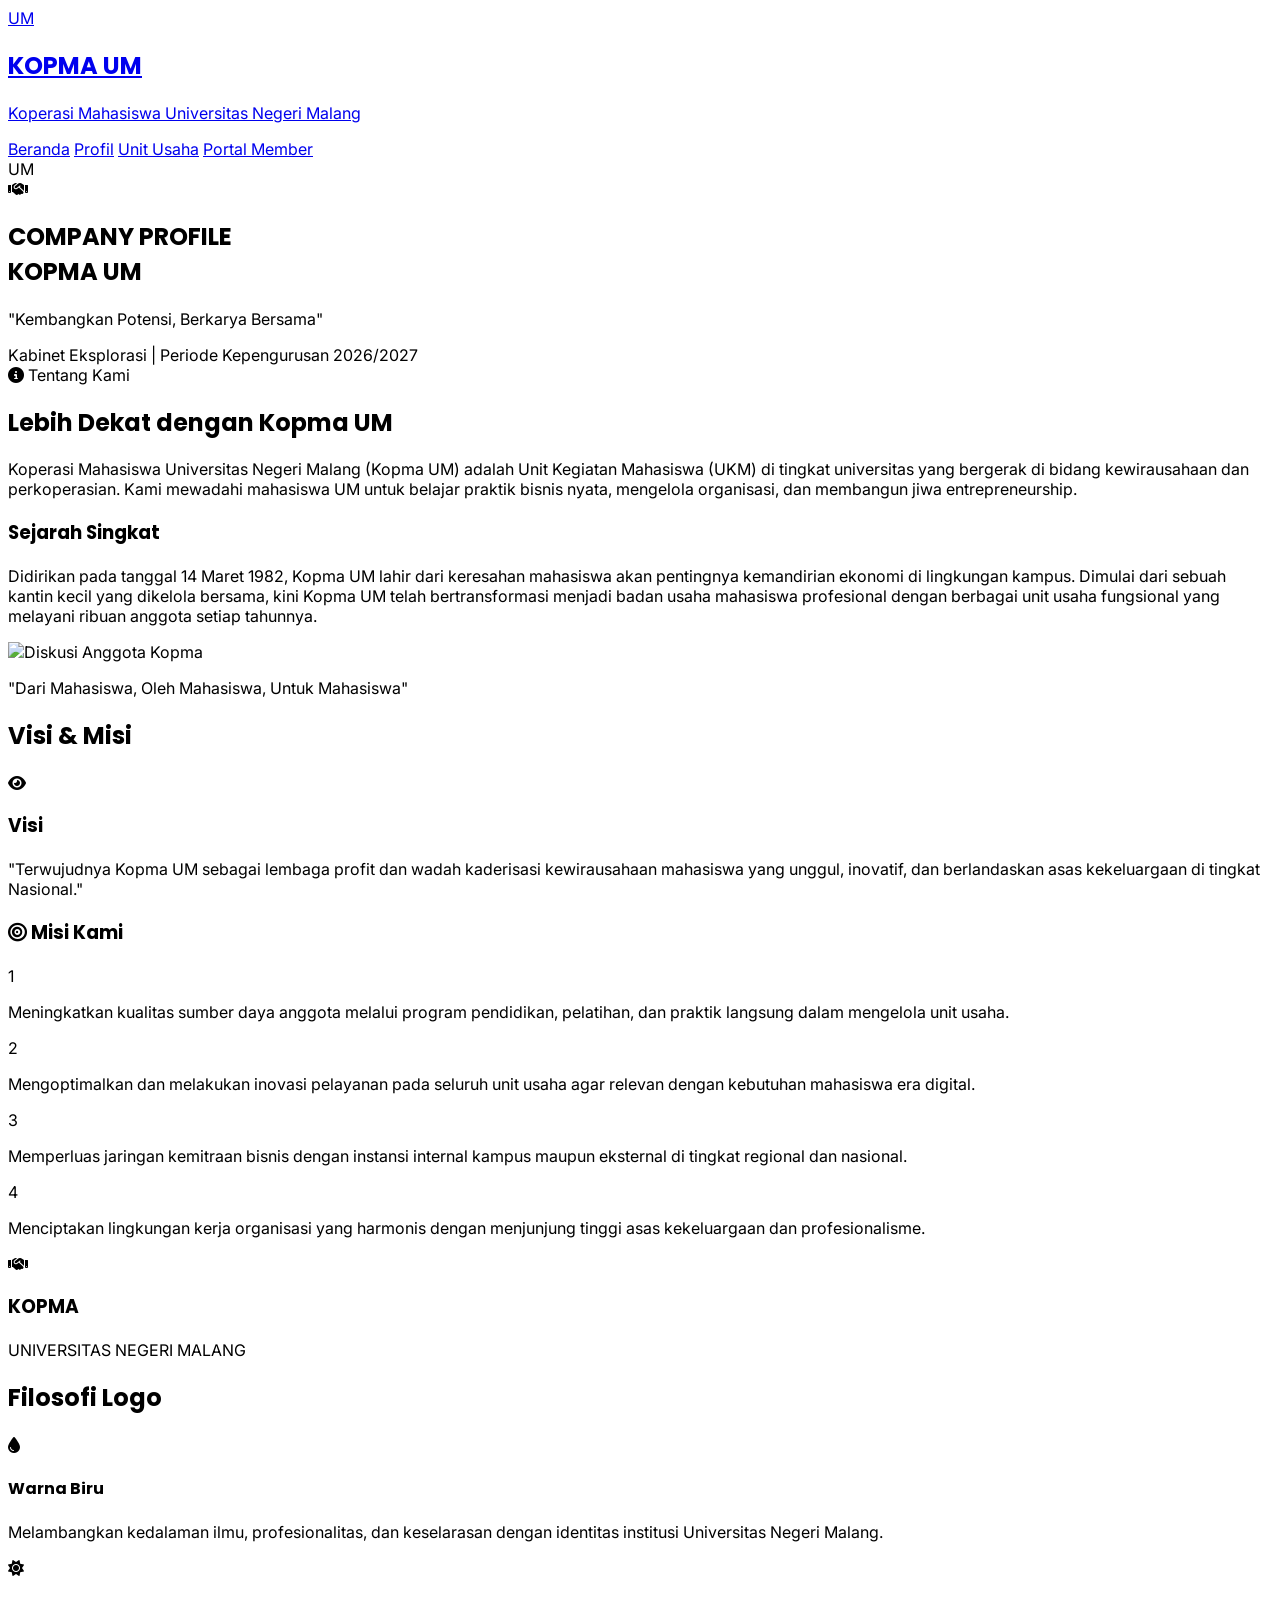
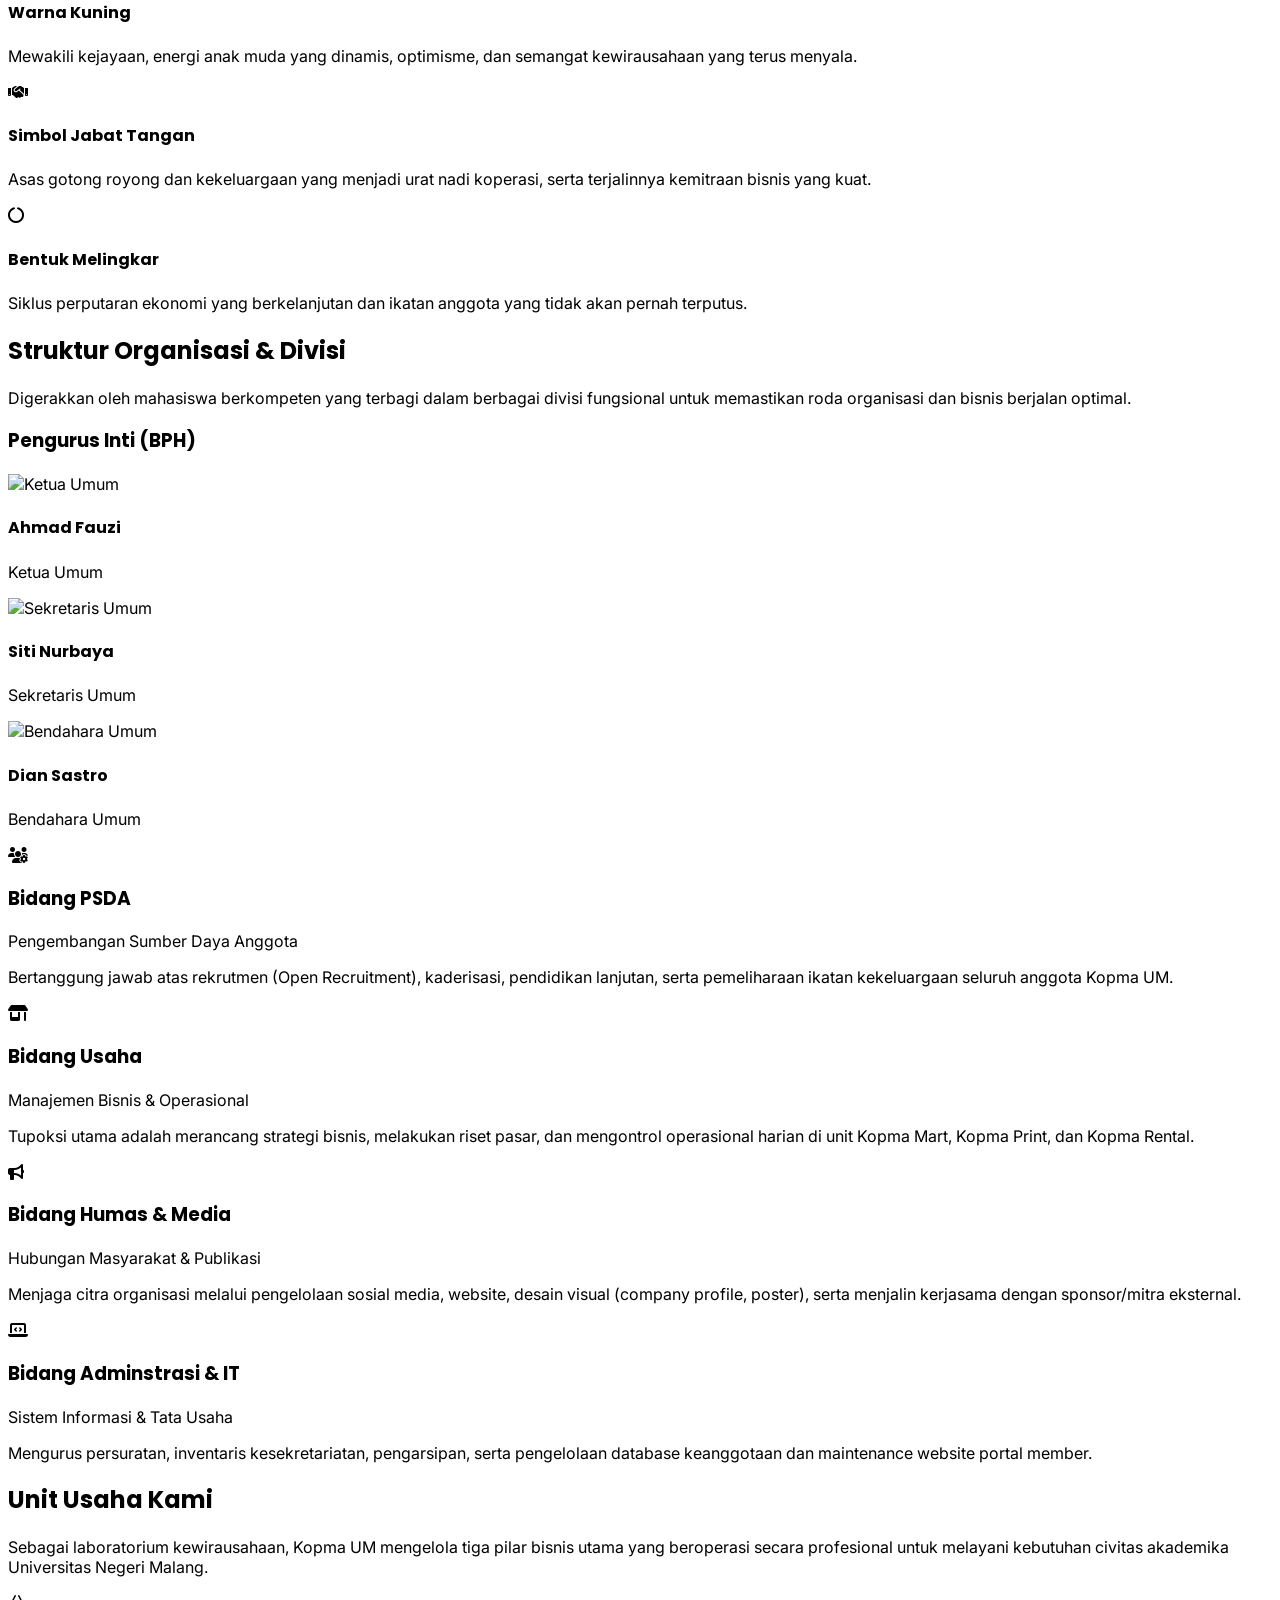
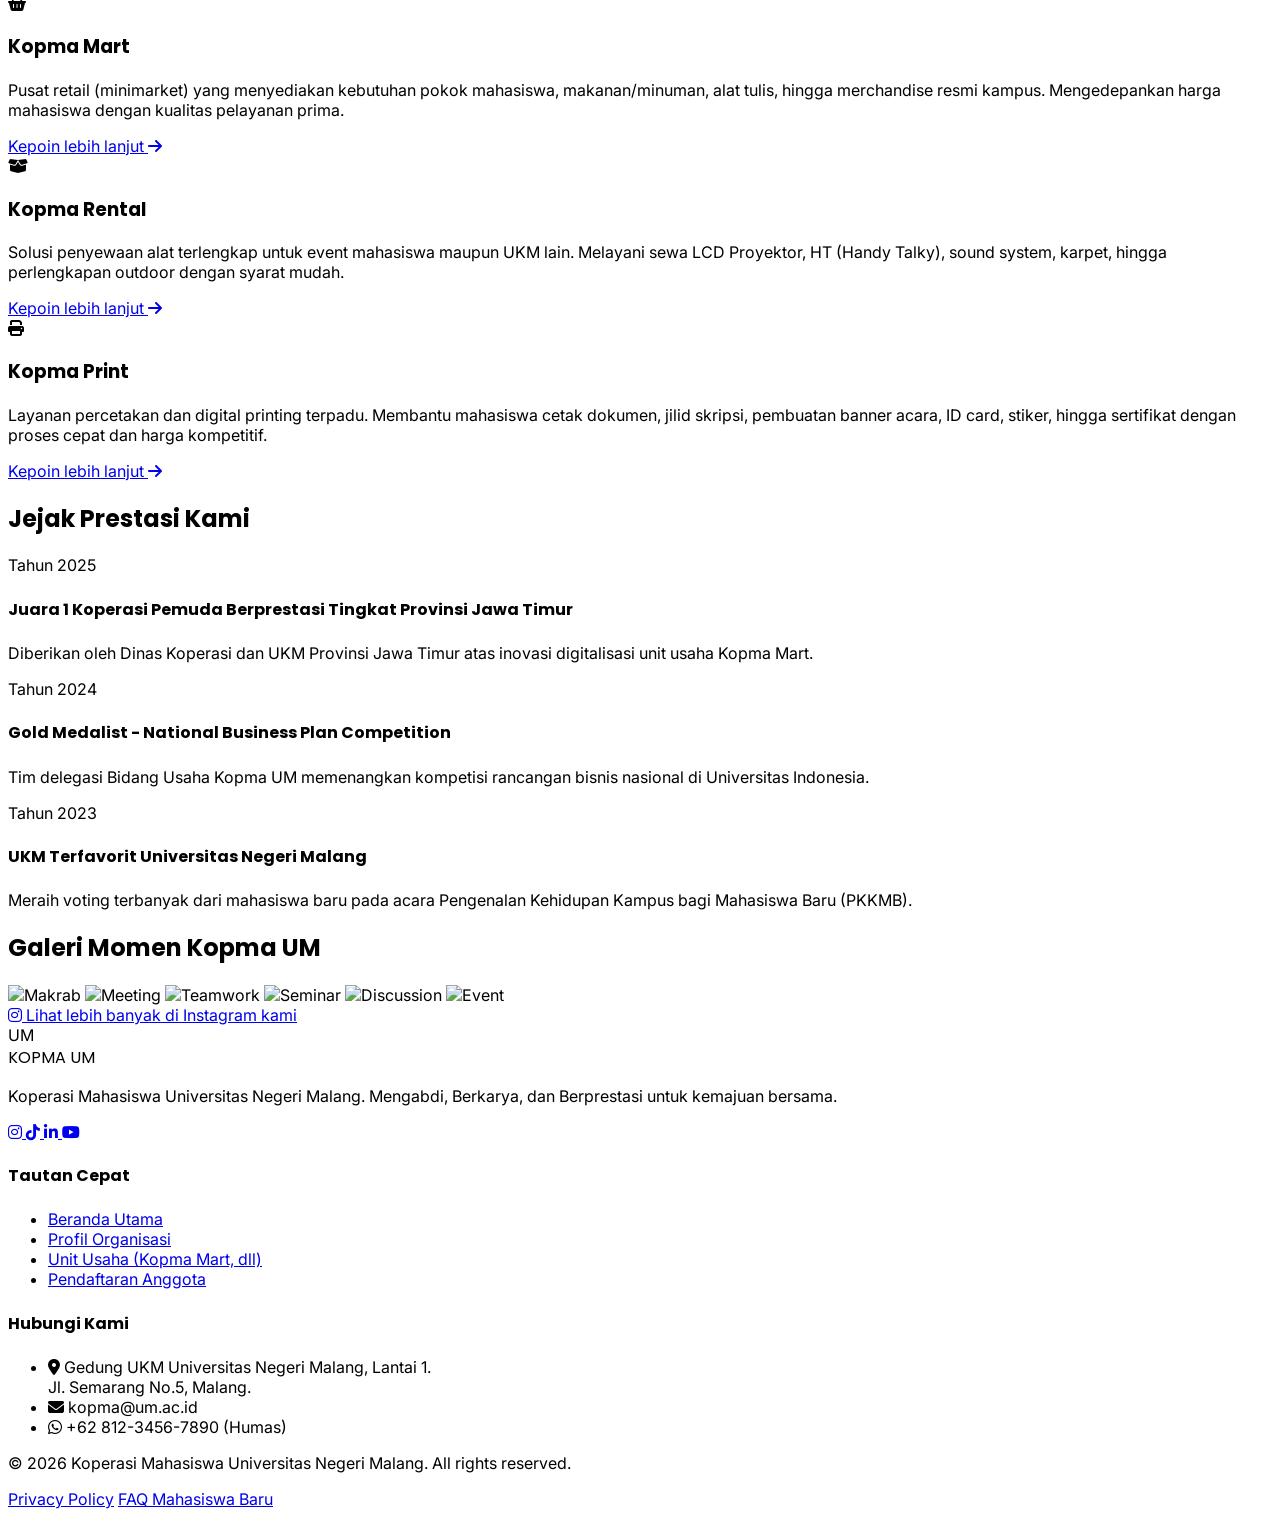
==== index.html @ 5f036dcf "Update print statement from 'Hello' to 'Goodbye'" ====
<!DOCTYPE html>
<html lang="id">
<head>
    <meta charset="UTF-8">
    <meta name="viewport" content="width=device-width, initial-scale=1.0">
    <title>Profil Organisasi | Kopma UM</title>
    
    <!-- Google Fonts: Poppins (Headings) & Inter (Body) -->
    <link rel="preconnect" href="https://fonts.googleapis.com">
    <link rel="preconnect" href="https://fonts.gstatic.com" crossorigin>
    <link href="https://fonts.googleapis.com/css2?family=Inter:wght@300;400;500;600&family=Poppins:wght@500;600;700;800&display=swap" rel="stylesheet">
    
    <!-- Tailwind CSS -->
    <script src="https://cdn.tailwindcss.com"></script>
    
    <!-- Font Awesome for Icons -->
    <link rel="stylesheet" href="https://cdnjs.cloudflare.com/ajax/libs/font-awesome/6.4.0/css/all.min.css">

    <script>
        tailwind.config = {
            theme: {
                extend: {
                    colors: {
                        'um-blue': '#003366',
                        'um-yellow': '#FFB800',
                        'um-yellow-hover': '#E5A600',
                    },
                    fontFamily: {
                        'poppins': ['Poppins', 'sans-serif'],
                        'inter': ['Inter', 'sans-serif'],
                    }
                }
            }
        }
    </script>

    <style>
        body {
            font-family: 'Inter', sans-serif;
            scroll-behavior: smooth;
        }
        h1, h2, h3, h4, h5, h6, .font-heading {
            font-family: 'Poppins', sans-serif;
        }
        .hero-overlay {
            background: linear-gradient(to bottom, rgba(0, 51, 102, 0.9), rgba(0, 51, 102, 0.7));
        }
    </style>
</head>
<body class="bg-slate-50 text-slate-800 antialiased">

    <!-- Navbar -->
    <nav class="fixed w-full z-50 bg-white/95 backdrop-blur-sm shadow-sm transition-all duration-300">
        <div class="max-w-7xl mx-auto px-4 sm:px-6 lg:px-8">
            <div class="flex justify-between items-center h-20">
                <!-- Logo Area -->
                <a href="index.html" class="flex-shrink-0 flex items-center gap-3 group">
                    <div class="w-10 h-10 bg-um-blue rounded-full flex items-center justify-center text-white font-bold group-hover:bg-um-yellow group-hover:text-um-blue transition">
                        UM
                    </div>
                    <div>
                        <h1 class="text-xl font-bold text-um-blue leading-tight">KOPMA UM</h1>
                        <p class="text-[10px] text-slate-500 font-inter">Koperasi Mahasiswa Universitas Negeri Malang</p>
                    </div>
                </a>

                <!-- Desktop Menu -->
                <div class="hidden md:flex space-x-8 items-center">
                    <a href="index.html" class="text-slate-600 font-medium hover:text-um-blue transition">Beranda</a>
                    <a href="#" class="text-um-blue font-medium hover:text-um-yellow transition">Profil</a>
                    <a href="index.html#unit-usaha" class="text-slate-600 font-medium hover:text-um-blue transition">Unit Usaha</a>
                    <a href="index.html#daftar" class="bg-um-yellow hover:bg-um-yellow-hover text-um-blue font-bold px-6 py-2.5 rounded-full shadow-lg hover:shadow-xl transition transform hover:-translate-y-0.5">
                        Portal Member
                    </a>
                </div>
            </div>
        </div>
    </nav>

    <!-- 1. Halaman Sampul (Cover) -->
    <section class="relative pt-32 pb-20 flex items-center min-h-[60vh] text-center" style="background-image: url('https://images.unsplash.com/photo-1523240795612-9a054b0db644?ixlib=rb-4.0.3&auto=format&fit=crop&w=1920&q=80'); background-size: cover; background-position: center;">
        <div class="absolute inset-0 hero-overlay"></div>
        <div class="relative max-w-4xl mx-auto px-4 z-10 w-full mt-10">
            <!-- Logos -->
            <div class="flex justify-center gap-6 mb-8">
                <div class="w-20 h-20 bg-white rounded-full p-2 shadow-lg flex items-center justify-center">
                    <img src="https://upload.wikimedia.org/wikipedia/commons/thumb/7/77/Logo_Universitas_Negeri_Malang.png/600px-Logo_Universitas_Negeri_Malang.png" alt="Logo UM" class="w-full h-full object-contain opacity-80" onerror="this.style.display='none'; this.nextElementSibling.style.display='block';">
                    <span class="hidden text-um-blue font-bold text-xl">UM</span>
                </div>
                <div class="w-20 h-20 bg-um-yellow rounded-full p-2 shadow-lg flex items-center justify-center border-4 border-white">
                    <i class="fas fa-handshake text-3xl text-um-blue"></i>
                </div>
            </div>
            
            <h1 class="text-4xl md:text-5xl font-extrabold text-white leading-tight mb-4 tracking-wide">
                COMPANY PROFILE<br>KOPMA UM
            </h1>
            <p class="text-xl md:text-2xl text-um-yellow font-medium mb-6 font-poppins">
                "Kembangkan Potensi, Berkarya Bersama"
            </p>
            <span class="inline-block py-2 px-6 rounded-full bg-white/20 text-white text-sm font-semibold backdrop-blur-sm border border-white/30">
                Kabinet Eksplorasi | Periode Kepengurusan 2026/2027
            </span>
        </div>
    </section>

    <!-- 2. Tentang Kami & Sejarah Singkat -->
    <section class="py-20 bg-white">
        <div class="max-w-7xl mx-auto px-4 sm:px-6 lg:px-8">
            <div class="flex flex-col md:flex-row gap-16 items-center">
                <div class="md:w-1/2">
                    <div class="inline-flex items-center gap-2 px-4 py-2 rounded-full bg-blue-50 text-um-blue font-semibold text-sm mb-6">
                        <i class="fas fa-info-circle"></i> Tentang Kami
                    </div>
                    <h2 class="text-3xl md:text-4xl font-bold text-um-blue mb-6">Lebih Dekat dengan Kopma UM</h2>
                    <p class="text-slate-600 mb-6 leading-relaxed">
                        Koperasi Mahasiswa Universitas Negeri Malang (Kopma UM) adalah Unit Kegiatan Mahasiswa (UKM) di tingkat universitas yang bergerak di bidang kewirausahaan dan perkoperasian. Kami mewadahi mahasiswa UM untuk belajar praktik bisnis nyata, mengelola organisasi, dan membangun jiwa <span class="font-bold text-um-blue">entrepreneurship</span>.
                    </p>
                    <h3 class="text-xl font-bold text-um-blue mb-3 border-l-4 border-um-yellow pl-3">Sejarah Singkat</h3>
                    <p class="text-slate-600 leading-relaxed">
                        Didirikan pada tanggal <span class="font-semibold text-slate-800">14 Maret 1982</span>, Kopma UM lahir dari keresahan mahasiswa akan pentingnya kemandirian ekonomi di lingkungan kampus. Dimulai dari sebuah kantin kecil yang dikelola bersama, kini Kopma UM telah bertransformasi menjadi badan usaha mahasiswa profesional dengan berbagai unit usaha fungsional yang melayani ribuan anggota setiap tahunnya.
                    </p>
                </div>
                <div class="md:w-1/2">
                    <div class="relative rounded-3xl overflow-hidden shadow-2xl">
                        <img src="https://images.unsplash.com/photo-1522071820081-009f0129c71c?ixlib=rb-4.0.3&auto=format&fit=crop&w=800&q=80" alt="Diskusi Anggota Kopma" class="w-full h-auto object-cover">
                        <div class="absolute bottom-0 left-0 right-0 bg-gradient-to-t from-um-blue to-transparent p-8 pt-20">
                            <p class="text-white font-medium text-lg">"Dari Mahasiswa, Oleh Mahasiswa, Untuk Mahasiswa"</p>
                        </div>
                    </div>
                </div>
            </div>
        </div>
    </section>

    <!-- 3. Visi dan Misi -->
    <section class="py-20 bg-slate-50 relative overflow-hidden">
        <!-- Dekorasi Background -->
        <div class="absolute top-0 right-0 w-64 h-64 bg-um-yellow rounded-full blur-3xl opacity-10 -translate-y-1/2 translate-x-1/2"></div>
        <div class="absolute bottom-0 left-0 w-80 h-80 bg-um-blue rounded-full blur-3xl opacity-10 translate-y-1/2 -translate-x-1/2"></div>

        <div class="max-w-7xl mx-auto px-4 sm:px-6 lg:px-8 relative z-10">
            <div class="text-center max-w-3xl mx-auto mb-16">
                <h2 class="text-3xl md:text-4xl font-bold text-um-blue mb-4">Visi & Misi</h2>
                <div class="w-20 h-1.5 bg-um-yellow mx-auto rounded-full"></div>
            </div>

            <div class="flex flex-col md:flex-row gap-8">
                <!-- Visi -->
                <div class="md:w-1/3 bg-um-blue rounded-3xl p-10 text-center shadow-xl transform transition hover:-translate-y-2">
                    <div class="w-20 h-20 bg-white/10 rounded-full flex items-center justify-center text-um-yellow text-4xl mx-auto mb-6 backdrop-blur-sm">
                        <i class="fas fa-eye"></i>
                    </div>
                    <h3 class="text-2xl font-bold text-white mb-6">Visi</h3>
                    <p class="text-slate-200 text-lg leading-relaxed font-medium">
                        "Terwujudnya Kopma UM sebagai lembaga profit dan wadah kaderisasi kewirausahaan mahasiswa yang unggul, inovatif, dan berlandaskan asas kekeluargaan di tingkat Nasional."
                    </p>
                </div>

                <!-- Misi -->
                <div class="md:w-2/3 bg-white border border-slate-100 rounded-3xl p-10 shadow-xl">
                    <h3 class="text-2xl font-bold text-um-blue mb-8 flex items-center gap-3">
                        <i class="fas fa-bullseye text-um-yellow"></i> Misi Kami
                    </h3>
                    <div class="space-y-6">
                        <div class="flex gap-4 items-start">
                            <div class="w-10 h-10 rounded-full bg-blue-50 text-um-blue flex items-center justify-center font-bold flex-shrink-0">1</div>
                            <p class="text-slate-600 pt-2">Meningkatkan kualitas sumber daya anggota melalui program pendidikan, pelatihan, dan praktik langsung dalam mengelola unit usaha.</p>
                        </div>
                        <div class="flex gap-4 items-start">
                            <div class="w-10 h-10 rounded-full bg-blue-50 text-um-blue flex items-center justify-center font-bold flex-shrink-0">2</div>
                            <p class="text-slate-600 pt-2">Mengoptimalkan dan melakukan inovasi pelayanan pada seluruh unit usaha agar relevan dengan kebutuhan mahasiswa era digital.</p>
                        </div>
                        <div class="flex gap-4 items-start">
                            <div class="w-10 h-10 rounded-full bg-blue-50 text-um-blue flex items-center justify-center font-bold flex-shrink-0">3</div>
                            <p class="text-slate-600 pt-2">Memperluas jaringan kemitraan bisnis dengan instansi internal kampus maupun eksternal di tingkat regional dan nasional.</p>
                        </div>
                        <div class="flex gap-4 items-start">
                            <div class="w-10 h-10 rounded-full bg-blue-50 text-um-blue flex items-center justify-center font-bold flex-shrink-0">4</div>
                            <p class="text-slate-600 pt-2">Menciptakan lingkungan kerja organisasi yang harmonis dengan menjunjung tinggi asas kekeluargaan dan profesionalisme.</p>
                        </div>
                    </div>
                </div>
            </div>
        </div>
    </section>

    <!-- 4. Filosofi Logo -->
    <section class="py-20 bg-white">
        <div class="max-w-7xl mx-auto px-4 sm:px-6 lg:px-8">
            <div class="bg-slate-900 rounded-[3rem] p-8 md:p-16 overflow-hidden relative">
                <div class="absolute top-0 right-0 w-1/2 h-full bg-gradient-to-l from-um-blue/50 to-transparent"></div>
                <div class="flex flex-col md:flex-row gap-12 items-center relative z-10">
                    <div class="md:w-1/3 flex justify-center">
                        <!-- Placeholder Logo Kopma -->
                        <div class="w-64 h-64 bg-white rounded-full p-4 shadow-2xl flex items-center justify-center border-8 border-um-yellow relative">
                            <div class="text-center">
                                <i class="fas fa-handshake text-6xl text-um-blue mb-2"></i>
                                <h3 class="text-xl font-black text-um-blue tracking-wider">KOPMA</h3>
                                <p class="text-xs font-bold text-slate-500">UNIVERSITAS NEGERI MALANG</p>
                            </div>
                        </div>
                    </div>
                    <div class="md:w-2/3">
                        <h2 class="text-3xl md:text-4xl font-bold text-white mb-8">Filosofi Logo</h2>
                        <div class="grid grid-cols-1 md:grid-cols-2 gap-8">
                            <div class="flex gap-4">
                                <div class="w-12 h-12 rounded-xl bg-blue-500/20 text-blue-400 flex items-center justify-center text-xl flex-shrink-0"><i class="fas fa-tint"></i></div>
                                <div>
                                    <h4 class="text-lg font-bold text-white mb-2">Warna Biru</h4>
                                    <p class="text-slate-400 text-sm">Melambangkan kedalaman ilmu, profesionalitas, dan keselarasan dengan identitas institusi Universitas Negeri Malang.</p>
                                </div>
                            </div>
                            <div class="flex gap-4">
                                <div class="w-12 h-12 rounded-xl bg-yellow-500/20 text-um-yellow flex items-center justify-center text-xl flex-shrink-0"><i class="fas fa-sun"></i></div>
                                <div>
                                    <h4 class="text-lg font-bold text-white mb-2">Warna Kuning</h4>
                                    <p class="text-slate-400 text-sm">Mewakili kejayaan, energi anak muda yang dinamis, optimisme, dan semangat kewirausahaan yang terus menyala.</p>
                                </div>
                            </div>
                            <div class="flex gap-4">
                                <div class="w-12 h-12 rounded-xl bg-white/10 text-white flex items-center justify-center text-xl flex-shrink-0"><i class="fas fa-handshake"></i></div>
                                <div>
                                    <h4 class="text-lg font-bold text-white mb-2">Simbol Jabat Tangan</h4>
                                    <p class="text-slate-400 text-sm">Asas gotong royong dan kekeluargaan yang menjadi urat nadi koperasi, serta terjalinnya kemitraan bisnis yang kuat.</p>
                                </div>
                            </div>
                            <div class="flex gap-4">
                                <div class="w-12 h-12 rounded-xl bg-white/10 text-white flex items-center justify-center text-xl flex-shrink-0"><i class="fas fa-circle-notch"></i></div>
                                <div>
                                    <h4 class="text-lg font-bold text-white mb-2">Bentuk Melingkar</h4>
                                    <p class="text-slate-400 text-sm">Siklus perputaran ekonomi yang berkelanjutan dan ikatan anggota yang tidak akan pernah terputus.</p>
                                </div>
                            </div>
                        </div>
                    </div>
                </div>
            </div>
        </div>
    </section>

    <!-- 5 & 6. Struktur Pengurus & Departemen -->
    <section class="py-20 bg-slate-50">
        <div class="max-w-7xl mx-auto px-4 sm:px-6 lg:px-8">
            <div class="text-center max-w-3xl mx-auto mb-16">
                <h2 class="text-3xl md:text-4xl font-bold text-um-blue mb-4">Struktur Organisasi & Divisi</h2>
                <div class="w-20 h-1.5 bg-um-yellow mx-auto rounded-full mb-6"></div>
                <p class="text-slate-600 text-lg">Digerakkan oleh mahasiswa berkompeten yang terbagi dalam berbagai divisi fungsional untuk memastikan roda organisasi dan bisnis berjalan optimal.</p>
            </div>

            <!-- Pengurus Inti (Cards) -->
            <div class="mb-16">
                <h3 class="text-2xl font-bold text-center text-um-blue mb-8">Pengurus Inti (BPH)</h3>
                <div class="flex flex-wrap justify-center gap-6">
                    <div class="bg-white p-6 rounded-2xl shadow-sm border border-slate-100 text-center w-64 hover:shadow-md transition">
                        <img src="https://images.unsplash.com/photo-1560250097-0b93528c311a?ixlib=rb-4.0.3&auto=format&fit=crop&w=256&q=80" alt="Ketua Umum" class="w-24 h-24 rounded-full mx-auto mb-4 object-cover border-4 border-blue-50">
                        <h4 class="font-bold text-slate-800 text-lg">Ahmad Fauzi</h4>
                        <p class="text-sm text-um-yellow font-semibold">Ketua Umum</p>
                    </div>
                    <div class="bg-white p-6 rounded-2xl shadow-sm border border-slate-100 text-center w-64 hover:shadow-md transition">
                        <img src="https://images.unsplash.com/photo-1573496359142-b8d87734a5a2?ixlib=rb-4.0.3&auto=format&fit=crop&w=256&q=80" alt="Sekretaris Umum" class="w-24 h-24 rounded-full mx-auto mb-4 object-cover border-4 border-blue-50">
                        <h4 class="font-bold text-slate-800 text-lg">Siti Nurbaya</h4>
                        <p class="text-sm text-um-blue font-semibold">Sekretaris Umum</p>
                    </div>
                    <div class="bg-white p-6 rounded-2xl shadow-sm border border-slate-100 text-center w-64 hover:shadow-md transition">
                        <img src="https://images.unsplash.com/photo-1580489944761-15a19d654956?ixlib=rb-4.0.3&auto=format&fit=crop&w=256&q=80" alt="Bendahara Umum" class="w-24 h-24 rounded-full mx-auto mb-4 object-cover border-4 border-blue-50">
                        <h4 class="font-bold text-slate-800 text-lg">Dian Sastro</h4>
                        <p class="text-sm text-um-blue font-semibold">Bendahara Umum</p>
                    </div>
                </div>
            </div>

            <!-- Divisi / Departemen Grid -->
            <div class="grid grid-cols-1 md:grid-cols-2 gap-6">
                
                <!-- PSDA -->
                <div class="bg-white p-8 rounded-2xl border border-slate-200 hover:border-um-blue hover:shadow-lg transition group">
                    <div class="flex items-center gap-4 mb-4">
                        <div class="w-14 h-14 bg-blue-50 text-um-blue rounded-xl flex items-center justify-center text-2xl group-hover:bg-um-blue group-hover:text-white transition">
                            <i class="fas fa-users-cog"></i>
                        </div>
                        <h3 class="text-xl font-bold text-slate-800">Bidang PSDA</h3>
                    </div>
                    <p class="text-sm font-semibold text-um-yellow mb-2">Pengembangan Sumber Daya Anggota</p>
                    <p class="text-slate-600 text-sm leading-relaxed">
                        Bertanggung jawab atas rekrutmen (Open Recruitment), kaderisasi, pendidikan lanjutan, serta pemeliharaan ikatan kekeluargaan seluruh anggota Kopma UM.
                    </p>
                </div>

                <!-- Usaha -->
                <div class="bg-white p-8 rounded-2xl border border-slate-200 hover:border-um-yellow hover:shadow-lg transition group">
                    <div class="flex items-center gap-4 mb-4">
                        <div class="w-14 h-14 bg-yellow-50 text-um-yellow rounded-xl flex items-center justify-center text-2xl group-hover:bg-um-yellow group-hover:text-white transition">
                            <i class="fas fa-store-alt"></i>
                        </div>
                        <h3 class="text-xl font-bold text-slate-800">Bidang Usaha</h3>
                    </div>
                    <p class="text-sm font-semibold text-um-blue mb-2">Manajemen Bisnis & Operasional</p>
                    <p class="text-slate-600 text-sm leading-relaxed">
                        Tupoksi utama adalah merancang strategi bisnis, melakukan riset pasar, dan mengontrol operasional harian di unit Kopma Mart, Kopma Print, dan Kopma Rental.
                    </p>
                </div>

                <!-- Humas -->
                <div class="bg-white p-8 rounded-2xl border border-slate-200 hover:border-um-blue hover:shadow-lg transition group">
                    <div class="flex items-center gap-4 mb-4">
                        <div class="w-14 h-14 bg-blue-50 text-um-blue rounded-xl flex items-center justify-center text-2xl group-hover:bg-um-blue group-hover:text-white transition">
                            <i class="fas fa-bullhorn"></i>
                        </div>
                        <h3 class="text-xl font-bold text-slate-800">Bidang Humas & Media</h3>
                    </div>
                    <p class="text-sm font-semibold text-um-yellow mb-2">Hubungan Masyarakat & Publikasi</p>
                    <p class="text-slate-600 text-sm leading-relaxed">
                        Menjaga citra organisasi melalui pengelolaan sosial media, website, desain visual (company profile, poster), serta menjalin kerjasama dengan sponsor/mitra eksternal.
                    </p>
                </div>

                <!-- Administrasi & IT -->
                <div class="bg-white p-8 rounded-2xl border border-slate-200 hover:border-um-yellow hover:shadow-lg transition group">
                    <div class="flex items-center gap-4 mb-4">
                        <div class="w-14 h-14 bg-yellow-50 text-um-yellow rounded-xl flex items-center justify-center text-2xl group-hover:bg-um-yellow group-hover:text-white transition">
                            <i class="fas fa-laptop-code"></i>
                        </div>
                        <h3 class="text-xl font-bold text-slate-800">Bidang Adminstrasi & IT</h3>
                    </div>
                    <p class="text-sm font-semibold text-um-blue mb-2">Sistem Informasi & Tata Usaha</p>
                    <p class="text-slate-600 text-sm leading-relaxed">
                        Mengurus persuratan, inventaris kesekretariatan, pengarsipan, serta pengelolaan database keanggotaan dan maintenance website portal member.
                    </p>
                </div>

            </div>
        </div>
    </section>

    <!-- 6.5. Profil Unit Usaha Kopma -->
    <section class="py-20 bg-um-blue text-white relative overflow-hidden">
        <!-- Dekorasi Background -->
        <div class="absolute top-0 right-0 w-80 h-80 bg-um-yellow rounded-full blur-3xl opacity-10 -translate-y-1/2 translate-x-1/2"></div>
        <div class="absolute bottom-0 left-0 w-80 h-80 bg-white rounded-full blur-3xl opacity-5 translate-y-1/2 -translate-x-1/2"></div>
        
        <div class="max-w-7xl mx-auto px-4 sm:px-6 lg:px-8 relative z-10">
            <div class="text-center max-w-3xl mx-auto mb-16">
                <h2 class="text-3xl md:text-4xl font-bold text-white mb-4">Unit Usaha Kami</h2>
                <div class="w-20 h-1.5 bg-um-yellow mx-auto rounded-full mb-6"></div>
                <p class="text-slate-300 text-lg">Sebagai laboratorium kewirausahaan, Kopma UM mengelola tiga pilar bisnis utama yang beroperasi secara profesional untuk melayani kebutuhan civitas akademika Universitas Negeri Malang.</p>
            </div>

            <div class="grid grid-cols-1 md:grid-cols-3 gap-8">
                <!-- Kopma Mart -->
                <div class="bg-white/10 backdrop-blur-md rounded-3xl p-8 border border-white/20 hover:-translate-y-2 transition duration-300 flex flex-col h-full">
                    <div>
                        <div class="w-16 h-16 bg-um-yellow text-um-blue rounded-2xl flex items-center justify-center text-3xl mb-6 shadow-xl">
                            <i class="fas fa-shopping-basket"></i>
                        </div>
                        <h3 class="text-2xl font-bold text-white mb-3">Kopma Mart</h3>
                        <p class="text-slate-300 leading-relaxed text-sm">
                            Pusat retail (minimarket) yang menyediakan kebutuhan pokok mahasiswa, makanan/minuman, alat tulis, hingga merchandise resmi kampus. Mengedepankan harga mahasiswa dengan kualitas pelayanan prima.
                        </p>
                    </div>
                    <!-- Tombol Kepoin Lebih Lanjut -->
                    <div class="mt-auto pt-6">
                        <a href="katalog-usaha.html#mart" class="inline-flex items-center gap-2 text-um-yellow hover:text-white font-semibold transition group text-sm">
                            Kepoin lebih lanjut <i class="fas fa-arrow-right group-hover:translate-x-1 transition"></i>
                        </a>
                    </div>
                </div>

                <!-- Kopma Rental -->
                <div class="bg-white/10 backdrop-blur-md rounded-3xl p-8 border border-white/20 hover:-translate-y-2 transition duration-300 flex flex-col h-full">
                    <div>
                        <div class="w-16 h-16 bg-um-yellow text-um-blue rounded-2xl flex items-center justify-center text-3xl mb-6 shadow-xl">
                            <i class="fas fa-box-open"></i>
                        </div>
                        <h3 class="text-2xl font-bold text-white mb-3">Kopma Rental</h3>
                        <p class="text-slate-300 leading-relaxed text-sm">
                            Solusi penyewaan alat terlengkap untuk event mahasiswa maupun UKM lain. Melayani sewa LCD Proyektor, HT (Handy Talky), sound system, karpet, hingga perlengkapan outdoor dengan syarat mudah.
                        </p>
                    </div>
                    <!-- Tombol Kepoin Lebih Lanjut -->
                    <div class="mt-auto pt-6">
                        <a href="katalog-usaha.html#rental" class="inline-flex items-center gap-2 text-um-yellow hover:text-white font-semibold transition group text-sm">
                            Kepoin lebih lanjut <i class="fas fa-arrow-right group-hover:translate-x-1 transition"></i>
                        </a>
                    </div>
                </div>

                <!-- Kopma Print -->
                <div class="bg-white/10 backdrop-blur-md rounded-3xl p-8 border border-white/20 hover:-translate-y-2 transition duration-300 flex flex-col h-full">
                    <div>
                        <div class="w-16 h-16 bg-um-yellow text-um-blue rounded-2xl flex items-center justify-center text-3xl mb-6 shadow-xl">
                            <i class="fas fa-print"></i>
                        </div>
                        <h3 class="text-2xl font-bold text-white mb-3">Kopma Print</h3>
                        <p class="text-slate-300 leading-relaxed text-sm">
                            Layanan percetakan dan digital printing terpadu. Membantu mahasiswa cetak dokumen, jilid skripsi, pembuatan banner acara, ID card, stiker, hingga sertifikat dengan proses cepat dan harga kompetitif.
                        </p>
                    </div>
                    <!-- Tombol Kepoin Lebih Lanjut -->
                    <div class="mt-auto pt-6">
                        <a href="katalog-usaha.html#print" class="inline-flex items-center gap-2 text-um-yellow hover:text-white font-semibold transition group text-sm">
                            Kepoin lebih lanjut <i class="fas fa-arrow-right group-hover:translate-x-1 transition"></i>
                        </a>
                    </div>
                </div>
            </div>
        </div>
    </section>

    <!-- 8. Prestasi (Achievements) -->
    <section class="py-20 bg-um-blue text-white overflow-hidden relative">
        <div class="max-w-7xl mx-auto px-4 sm:px-6 lg:px-8 relative z-10">
            <div class="text-center mb-16">
                <h2 class="text-3xl md:text-4xl font-bold text-white mb-4">Jejak Prestasi Kami</h2>
                <div class="w-20 h-1.5 bg-um-yellow mx-auto rounded-full"></div>
            </div>

            <!-- Timeline -->
            <div class="max-w-4xl mx-auto">
                <div class="border-l-2 border-um-yellow pl-8 space-y-10 py-4 ml-4 md:ml-0">
                    
                    <div class="relative">
                        <div class="absolute -left-[41px] w-5 h-5 bg-um-yellow rounded-full ring-4 ring-um-blue"></div>
                        <span class="text-um-yellow font-bold text-lg mb-1 block">Tahun 2025</span>
                        <h4 class="text-2xl font-bold text-white mb-2">Juara 1 Koperasi Pemuda Berprestasi Tingkat Provinsi Jawa Timur</h4>
                        <p class="text-slate-300">Diberikan oleh Dinas Koperasi dan UKM Provinsi Jawa Timur atas inovasi digitalisasi unit usaha Kopma Mart.</p>
                    </div>

                    <div class="relative">
                        <div class="absolute -left-[41px] w-5 h-5 bg-um-yellow rounded-full ring-4 ring-um-blue"></div>
                        <span class="text-um-yellow font-bold text-lg mb-1 block">Tahun 2024</span>
                        <h4 class="text-2xl font-bold text-white mb-2">Gold Medalist - National Business Plan Competition</h4>
                        <p class="text-slate-300">Tim delegasi Bidang Usaha Kopma UM memenangkan kompetisi rancangan bisnis nasional di Universitas Indonesia.</p>
                    </div>

                    <div class="relative">
                        <div class="absolute -left-[41px] w-5 h-5 bg-um-yellow rounded-full ring-4 ring-um-blue"></div>
                        <span class="text-um-yellow font-bold text-lg mb-1 block">Tahun 2023</span>
                        <h4 class="text-2xl font-bold text-white mb-2">UKM Terfavorit Universitas Negeri Malang</h4>
                        <p class="text-slate-300">Meraih voting terbanyak dari mahasiswa baru pada acara Pengenalan Kehidupan Kampus bagi Mahasiswa Baru (PKKMB).</p>
                    </div>

                </div>
            </div>
        </div>
    </section>

    <!-- 9. Galeri Kegiatan -->
    <section class="py-20 bg-white">
        <div class="max-w-7xl mx-auto px-4 sm:px-6 lg:px-8">
            <div class="text-center mb-12">
                <h2 class="text-3xl md:text-4xl font-bold text-um-blue mb-4">Galeri Momen Kopma UM</h2>
                <div class="w-20 h-1.5 bg-um-yellow mx-auto rounded-full"></div>
            </div>
            
            <!-- Simple Masonry-like Grid -->
            <div class="grid grid-cols-2 md:grid-cols-4 gap-4">
                <img src="https://images.unsplash.com/photo-1528605248644-14dd04022da1?ixlib=rb-4.0.3&auto=format&fit=crop&w=400&q=80" alt="Makrab" class="rounded-xl w-full h-48 object-cover hover:opacity-80 transition cursor-pointer">
                <img src="https://images.unsplash.com/photo-1577415124228-28111956551b?ixlib=rb-4.0.3&auto=format&fit=crop&w=400&q=80" alt="Meeting" class="rounded-xl w-full h-48 object-cover hover:opacity-80 transition cursor-pointer">
                <img src="https://images.unsplash.com/photo-1517486808906-6ca8b3f04846?ixlib=rb-4.0.3&auto=format&fit=crop&w=400&q=80" alt="Teamwork" class="rounded-xl w-full h-48 object-cover hover:opacity-80 transition cursor-pointer md:col-span-2">
                <img src="https://images.unsplash.com/photo-1531482615713-2afd69097998?ixlib=rb-4.0.3&auto=format&fit=crop&w=800&q=80" alt="Seminar" class="rounded-xl w-full h-64 object-cover hover:opacity-80 transition cursor-pointer md:col-span-2">
                <img src="https://images.unsplash.com/photo-1552664730-d307ca884978?ixlib=rb-4.0.3&auto=format&fit=crop&w=400&q=80" alt="Discussion" class="rounded-xl w-full h-64 object-cover hover:opacity-80 transition cursor-pointer">
                <img src="https://images.unsplash.com/photo-1558402529-d2638a7023e9?ixlib=rb-4.0.3&auto=format&fit=crop&w=400&q=80" alt="Event" class="rounded-xl w-full h-64 object-cover hover:opacity-80 transition cursor-pointer">
            </div>
            
            <div class="text-center mt-10">
                <a href="#" class="inline-flex items-center gap-2 text-um-blue font-bold hover:text-um-yellow transition">
                    <i class="fab fa-instagram text-xl"></i> Lihat lebih banyak di Instagram kami
                </a>
            </div>
        </div>
    </section>

    <!-- 10. Footer / Contact Us (Konsisten dengan index) -->
    <footer class="bg-slate-900 text-slate-300 pt-20 pb-10 border-t-4 border-um-yellow">
        <div class="max-w-7xl mx-auto px-4 sm:px-6 lg:px-8">
            <div class="grid grid-cols-1 md:grid-cols-4 gap-10 mb-12">
                
                <!-- Branding & Socials -->
                <div class="col-span-1 md:col-span-2">
                    <div class="flex items-center gap-3 mb-6">
                        <div class="w-10 h-10 bg-um-blue rounded-full flex items-center justify-center text-white font-bold border-2 border-slate-700">
                            UM
                        </div>
                        <span class="text-2xl font-bold text-white font-heading">KOPMA UM</span>
                    </div>
                    <p class="text-slate-400 mb-6 max-w-sm">
                        Koperasi Mahasiswa Universitas Negeri Malang. Mengabdi, Berkarya, dan Berprestasi untuk kemajuan bersama.
                    </p>
                    <div class="flex space-x-4">
                        <a href="#" class="w-10 h-10 rounded-full bg-slate-800 flex items-center justify-center hover:bg-um-yellow hover:text-um-blue transition shadow-lg">
                            <i class="fab fa-instagram"></i>
                        </a>
                        <a href="#" class="w-10 h-10 rounded-full bg-slate-800 flex items-center justify-center hover:bg-um-yellow hover:text-um-blue transition shadow-lg">
                            <i class="fab fa-tiktok"></i>
                        </a>
                        <a href="#" class="w-10 h-10 rounded-full bg-slate-800 flex items-center justify-center hover:bg-um-yellow hover:text-um-blue transition shadow-lg">
                            <i class="fab fa-linkedin-in"></i>
                        </a>
                        <a href="#" class="w-10 h-10 rounded-full bg-slate-800 flex items-center justify-center hover:bg-um-yellow hover:text-um-blue transition shadow-lg">
                            <i class="fab fa-youtube"></i>
                        </a>
                    </div>
                </div>
                
                <!-- Quick Links -->
                <div>
                    <h4 class="text-white font-bold font-heading mb-6">Tautan Cepat</h4>
                    <ul class="space-y-3">
                        <li><a href="index.html" class="hover:text-um-yellow transition">Beranda Utama</a></li>
                        <li><a href="#" class="hover:text-um-yellow transition text-um-yellow">Profil Organisasi</a></li>
                        <li><a href="index.html#unit-usaha" class="hover:text-um-yellow transition">Unit Usaha (Kopma Mart, dll)</a></li>
                        <li><a href="index.html#daftar" class="hover:text-um-yellow transition">Pendaftaran Anggota</a></li>
                    </ul>
                </div>

                <!-- Informasi Kontak -->
                <div>
                    <h4 class="text-white font-bold font-heading mb-6">Hubungi Kami</h4>
                    <ul class="space-y-4">
                        <li class="flex items-start gap-3">
                            <i class="fas fa-map-marker-alt text-um-yellow mt-1"></i>
                            <span class="text-sm">Gedung UKM Universitas Negeri Malang, Lantai 1.<br>Jl. Semarang No.5, Malang.</span>
                        </li>
                        <li class="flex items-center gap-3">
                            <i class="fas fa-envelope text-um-yellow"></i>
                            <span class="text-sm">kopma@um.ac.id</span>
                        </li>
                        <li class="flex items-center gap-3">
                            <i class="fab fa-whatsapp text-um-yellow"></i>
                            <span class="text-sm">+62 812-3456-7890 (Humas)</span>
                        </li>
                    </ul>
                </div>
            </div>

            <div class="border-t border-slate-800 pt-8 flex flex-col md:flex-row justify-between items-center text-sm">
                <p>&copy; 2026 Koperasi Mahasiswa Universitas Negeri Malang. All rights reserved.</p>
                <div class="mt-4 md:mt-0 space-x-4">
                    <a href="#" class="hover:text-white transition">Privacy Policy</a>
                    <a href="#" class="hover:text-white transition">FAQ Mahasiswa Baru</a>
                </div>
            </div>
        </div>
    </footer>

</body>
</html>
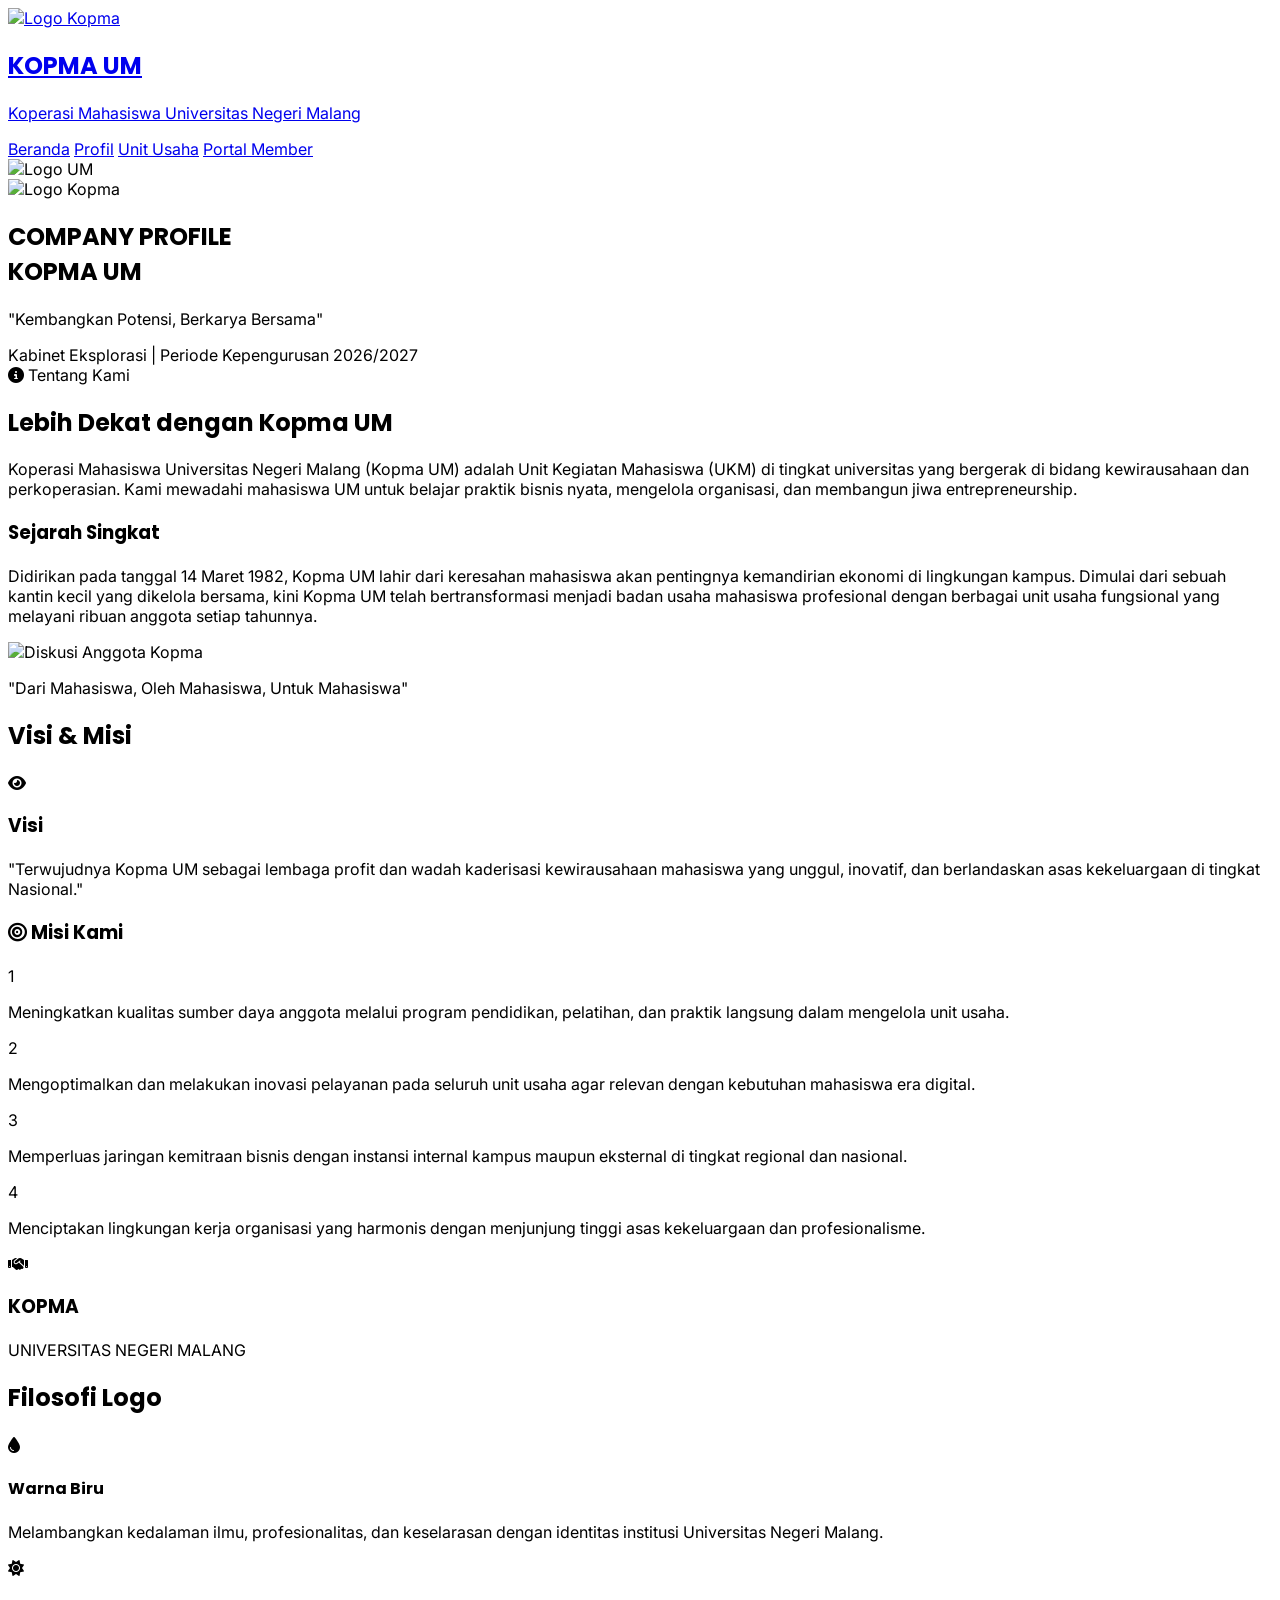
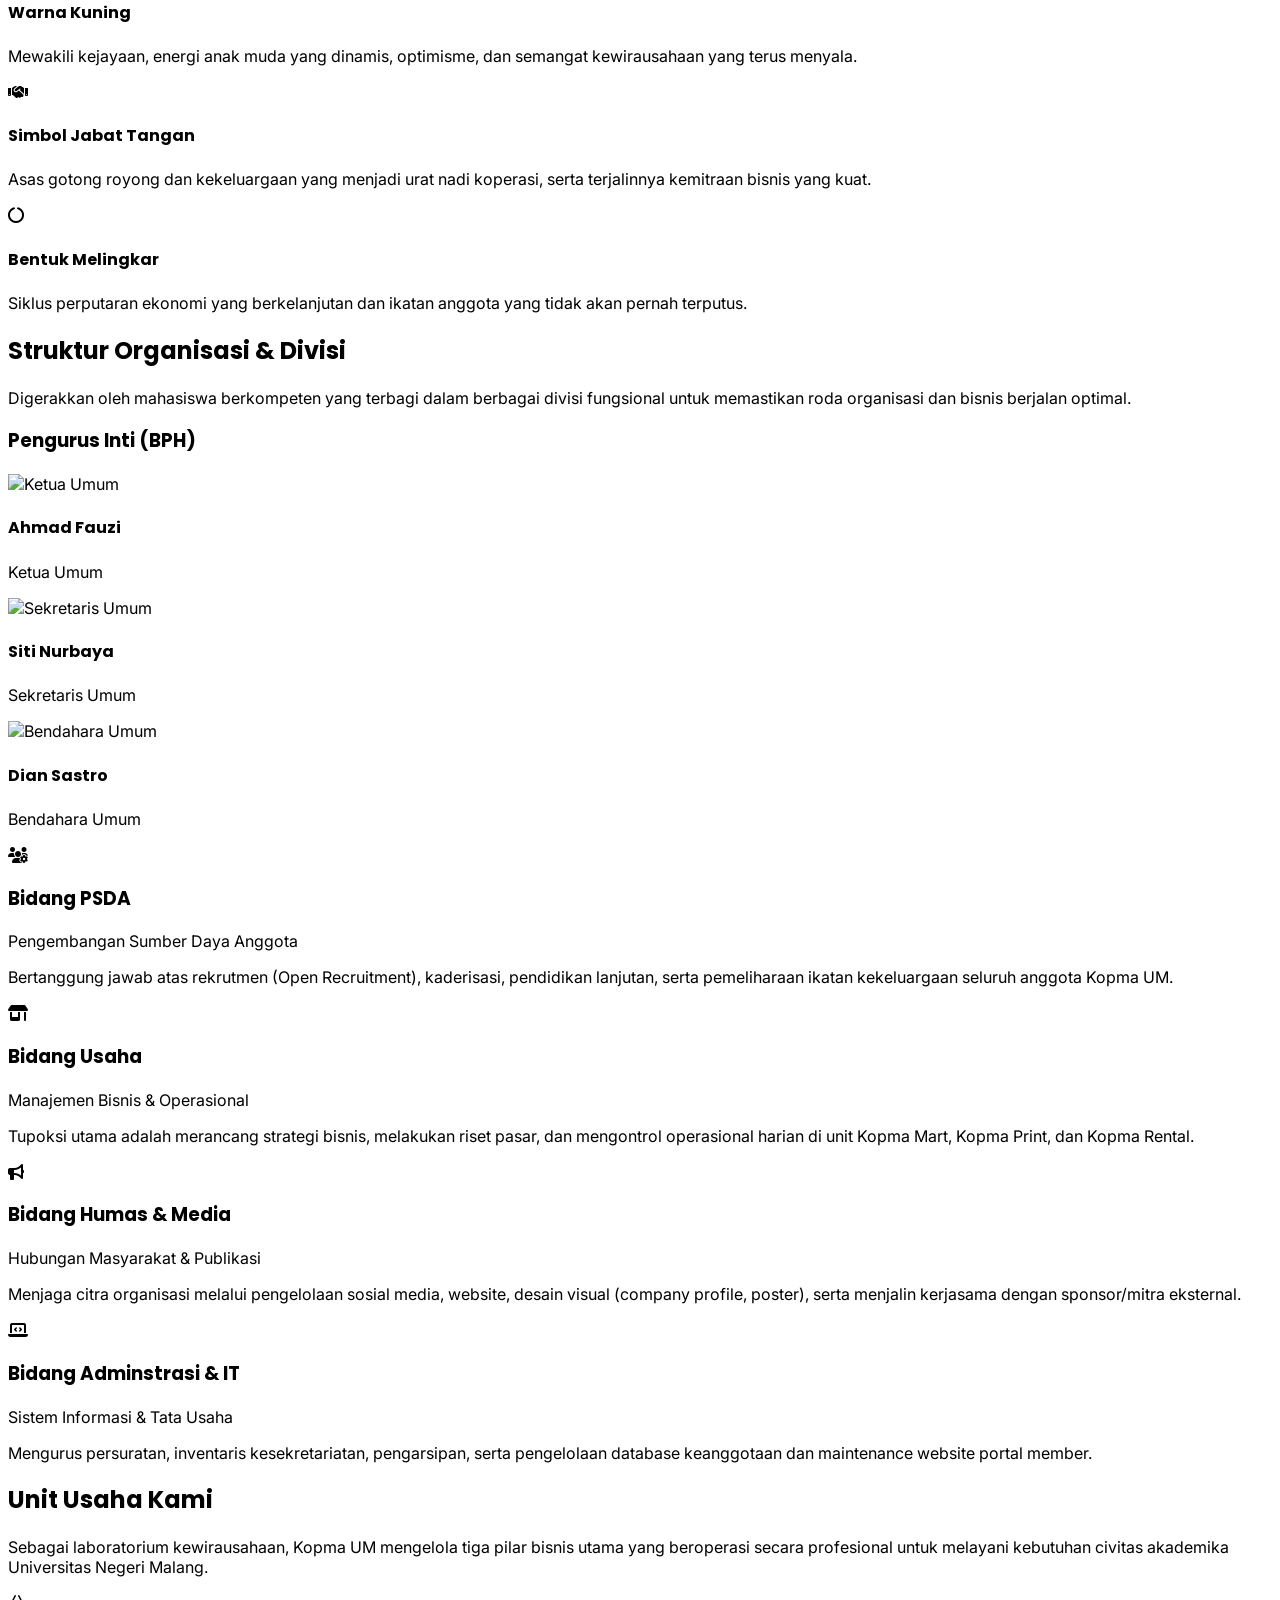
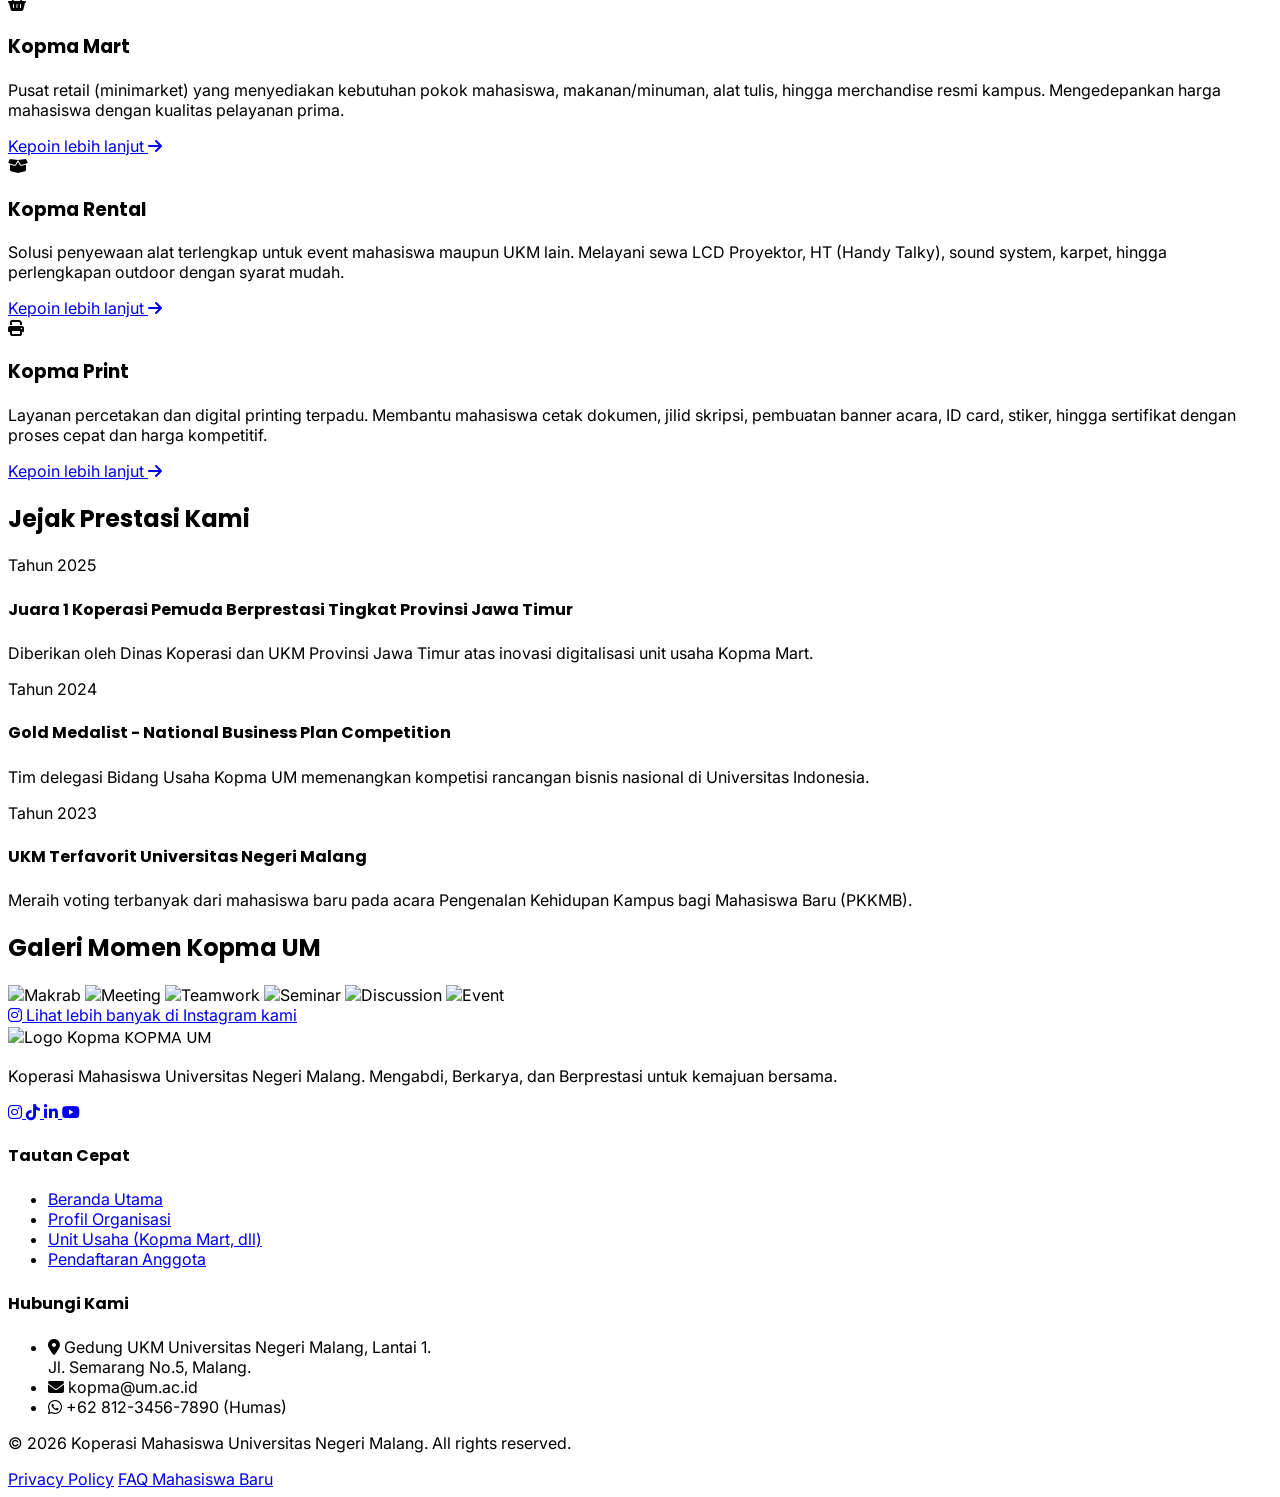
==== commit d687f000: "Replace UM logo with Kopma logo in index.html" ====
--- a/index.html
+++ b/index.html
@@ -55,9 +55,7 @@
             <div class="flex justify-between items-center h-20">
                 <!-- Logo Area -->
                 <a href="index.html" class="flex-shrink-0 flex items-center gap-3 group">
-                    <div class="w-10 h-10 bg-um-blue rounded-full flex items-center justify-center text-white font-bold group-hover:bg-um-yellow group-hover:text-um-blue transition">
-                        UM
-                    </div>
+                    <img src="logo-kopma.png" alt="Logo Kopma" class="w-10 h-10 rounded-full object-contain bg-white p-0.5 border shadow-sm group-hover:scale-105 transition">
                     <div>
                         <h1 class="text-xl font-bold text-um-blue leading-tight">KOPMA UM</h1>
                         <p class="text-[10px] text-slate-500 font-inter">Koperasi Mahasiswa Universitas Negeri Malang</p>
@@ -83,12 +81,14 @@
         <div class="relative max-w-4xl mx-auto px-4 z-10 w-full mt-10">
             <!-- Logos -->
             <div class="flex justify-center gap-6 mb-8">
-                <div class="w-20 h-20 bg-white rounded-full p-2 shadow-lg flex items-center justify-center">
-                    <img src="https://upload.wikimedia.org/wikipedia/commons/thumb/7/77/Logo_Universitas_Negeri_Malang.png/600px-Logo_Universitas_Negeri_Malang.png" alt="Logo UM" class="w-full h-full object-contain opacity-80" onerror="this.style.display='none'; this.nextElementSibling.style.display='block';">
-                    <span class="hidden text-um-blue font-bold text-xl">UM</span>
-                </div>
-                <div class="w-20 h-20 bg-um-yellow rounded-full p-2 shadow-lg flex items-center justify-center border-4 border-white">
-                    <i class="fas fa-handshake text-3xl text-um-blue"></i>
+                <!-- Logo Kiri (Kampus) -->
+                <div class="w-20 h-20 bg-white rounded-full p-2 shadow-lg flex items-center justify-center overflow-hidden">
+                    <img src="logo-um.png" alt="Logo UM" class="w-full h-full object-contain">
+                </div>
+
+                <!-- Logo Kanan (Kopma) -->
+                <div class="w-20 h-20 bg-white rounded-full p-2 shadow-lg flex items-center justify-center overflow-hidden">
+                    <img src="logo-kopma.png" alt="Logo Kopma" class="w-full h-full object-contain">
                 </div>
             </div>
             
@@ -479,9 +479,7 @@
                 <!-- Branding & Socials -->
                 <div class="col-span-1 md:col-span-2">
                     <div class="flex items-center gap-3 mb-6">
-                        <div class="w-10 h-10 bg-um-blue rounded-full flex items-center justify-center text-white font-bold border-2 border-slate-700">
-                            UM
-                        </div>
+                        <img src="logo-kopma.png" alt="Logo Kopma" class="w-10 h-10 rounded-full object-contain bg-white p-0.5">
                         <span class="text-2xl font-bold text-white font-heading">KOPMA UM</span>
                     </div>
                     <p class="text-slate-400 mb-6 max-w-sm">
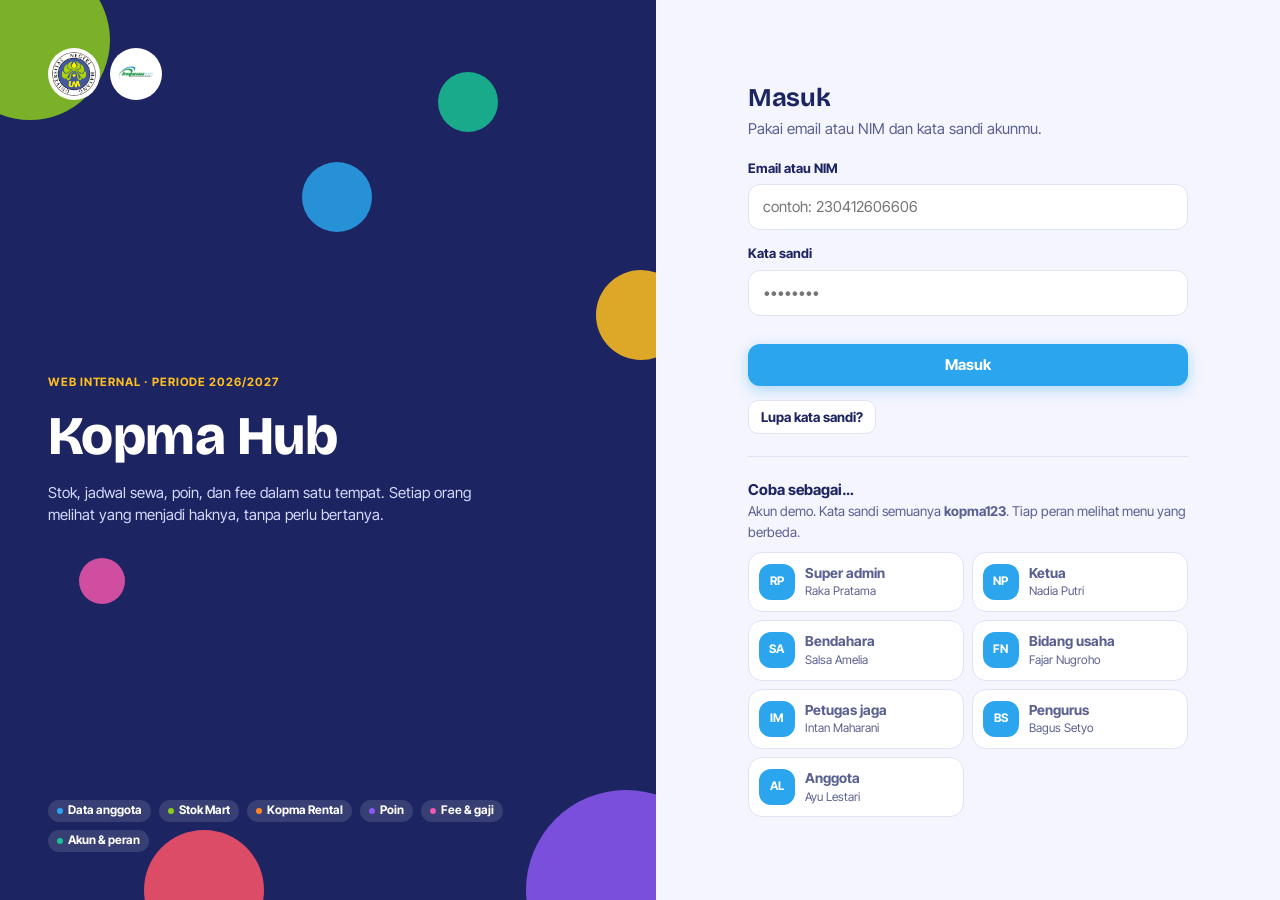
==== commit c795d9b7: "Tambah Kopma Hub: web internal Kopma UM (MVP 6 modul) Web app interaktif berdasarkan PRD: akun & per" ====
--- a/index.html
+++ b/index.html
@@ -1,546 +1,21 @@
 <!DOCTYPE html>
 <html lang="id">
 <head>
-    <meta charset="UTF-8">
-    <meta name="viewport" content="width=device-width, initial-scale=1.0">
-    <title>Profil Organisasi | Kopma UM</title>
-    
-    <!-- Google Fonts: Poppins (Headings) & Inter (Body) -->
-    <link rel="preconnect" href="https://fonts.googleapis.com">
-    <link rel="preconnect" href="https://fonts.gstatic.com" crossorigin>
-    <link href="https://fonts.googleapis.com/css2?family=Inter:wght@300;400;500;600&family=Poppins:wght@500;600;700;800&display=swap" rel="stylesheet">
-    
-    <!-- Tailwind CSS -->
-    <script src="https://cdn.tailwindcss.com"></script>
-    
-    <!-- Font Awesome for Icons -->
-    <link rel="stylesheet" href="https://cdnjs.cloudflare.com/ajax/libs/font-awesome/6.4.0/css/all.min.css">
-
-    <script>
-        tailwind.config = {
-            theme: {
-                extend: {
-                    colors: {
-                        'um-blue': '#003366',
-                        'um-yellow': '#FFB800',
-                        'um-yellow-hover': '#E5A600',
-                    },
-                    fontFamily: {
-                        'poppins': ['Poppins', 'sans-serif'],
-                        'inter': ['Inter', 'sans-serif'],
-                    }
-                }
-            }
-        }
-    </script>
-
-    <style>
-        body {
-            font-family: 'Inter', sans-serif;
-            scroll-behavior: smooth;
-        }
-        h1, h2, h3, h4, h5, h6, .font-heading {
-            font-family: 'Poppins', sans-serif;
-        }
-        .hero-overlay {
-            background: linear-gradient(to bottom, rgba(0, 51, 102, 0.9), rgba(0, 51, 102, 0.7));
-        }
-    </style>
+  <meta charset="UTF-8">
+  <meta name="viewport" content="width=device-width, initial-scale=1.0, viewport-fit=cover">
+  <title>Kopma Hub</title>
+  <meta name="description" content="Web internal Kopma UM: stok, jadwal sewa, poin anggota, dan fee dalam satu tempat.">
+  <meta name="theme-color" content="#1C2461">
+  <link rel="icon" href="logo-kopma.png">
+  <link rel="preconnect" href="https://fonts.googleapis.com">
+  <link rel="preconnect" href="https://fonts.gstatic.com" crossorigin>
+  <link href="https://fonts.googleapis.com/css2?family=Bricolage+Grotesque:opsz,wght@12..96,600;12..96,700;12..96,800&family=Inter+Tight:wght@400;500;600;700&display=swap" rel="stylesheet">
+  <link rel="stylesheet" href="css/style.css">
 </head>
-<body class="bg-slate-50 text-slate-800 antialiased">
-
-    <!-- Navbar -->
-    <nav class="fixed w-full z-50 bg-white/95 backdrop-blur-sm shadow-sm transition-all duration-300">
-        <div class="max-w-7xl mx-auto px-4 sm:px-6 lg:px-8">
-            <div class="flex justify-between items-center h-20">
-                <!-- Logo Area -->
-                <a href="index.html" class="flex-shrink-0 flex items-center gap-3 group">
-                    <img src="logo-kopma.png" alt="Logo Kopma" class="w-10 h-10 rounded-full object-contain bg-white p-0.5 border shadow-sm group-hover:scale-105 transition">
-                    <div>
-                        <h1 class="text-xl font-bold text-um-blue leading-tight">KOPMA UM</h1>
-                        <p class="text-[10px] text-slate-500 font-inter">Koperasi Mahasiswa Universitas Negeri Malang</p>
-                    </div>
-                </a>
-
-                <!-- Desktop Menu -->
-                <div class="hidden md:flex space-x-8 items-center">
-                    <a href="index.html" class="text-slate-600 font-medium hover:text-um-blue transition">Beranda</a>
-                    <a href="#" class="text-um-blue font-medium hover:text-um-yellow transition">Profil</a>
-                    <a href="index.html#unit-usaha" class="text-slate-600 font-medium hover:text-um-blue transition">Unit Usaha</a>
-                    <a href="index.html#daftar" class="bg-um-yellow hover:bg-um-yellow-hover text-um-blue font-bold px-6 py-2.5 rounded-full shadow-lg hover:shadow-xl transition transform hover:-translate-y-0.5">
-                        Portal Member
-                    </a>
-                </div>
-            </div>
-        </div>
-    </nav>
-
-    <!-- 1. Halaman Sampul (Cover) -->
-    <section class="relative pt-32 pb-20 flex items-center min-h-[60vh] text-center" style="background-image: url('https://images.unsplash.com/photo-1523240795612-9a054b0db644?ixlib=rb-4.0.3&auto=format&fit=crop&w=1920&q=80'); background-size: cover; background-position: center;">
-        <div class="absolute inset-0 hero-overlay"></div>
-        <div class="relative max-w-4xl mx-auto px-4 z-10 w-full mt-10">
-            <!-- Logos -->
-            <div class="flex justify-center gap-6 mb-8">
-                <!-- Logo Kiri (Kampus) -->
-                <div class="w-20 h-20 bg-white rounded-full p-2 shadow-lg flex items-center justify-center overflow-hidden">
-                    <img src="logo-um.png" alt="Logo UM" class="w-full h-full object-contain">
-                </div>
-
-                <!-- Logo Kanan (Kopma) -->
-                <div class="w-20 h-20 bg-white rounded-full p-2 shadow-lg flex items-center justify-center overflow-hidden">
-                    <img src="logo-kopma.png" alt="Logo Kopma" class="w-full h-full object-contain">
-                </div>
-            </div>
-            
-            <h1 class="text-4xl md:text-5xl font-extrabold text-white leading-tight mb-4 tracking-wide">
-                COMPANY PROFILE<br>KOPMA UM
-            </h1>
-            <p class="text-xl md:text-2xl text-um-yellow font-medium mb-6 font-poppins">
-                "Kembangkan Potensi, Berkarya Bersama"
-            </p>
-            <span class="inline-block py-2 px-6 rounded-full bg-white/20 text-white text-sm font-semibold backdrop-blur-sm border border-white/30">
-                Kabinet Eksplorasi | Periode Kepengurusan 2026/2027
-            </span>
-        </div>
-    </section>
-
-    <!-- 2. Tentang Kami & Sejarah Singkat -->
-    <section class="py-20 bg-white">
-        <div class="max-w-7xl mx-auto px-4 sm:px-6 lg:px-8">
-            <div class="flex flex-col md:flex-row gap-16 items-center">
-                <div class="md:w-1/2">
-                    <div class="inline-flex items-center gap-2 px-4 py-2 rounded-full bg-blue-50 text-um-blue font-semibold text-sm mb-6">
-                        <i class="fas fa-info-circle"></i> Tentang Kami
-                    </div>
-                    <h2 class="text-3xl md:text-4xl font-bold text-um-blue mb-6">Lebih Dekat dengan Kopma UM</h2>
-                    <p class="text-slate-600 mb-6 leading-relaxed">
-                        Koperasi Mahasiswa Universitas Negeri Malang (Kopma UM) adalah Unit Kegiatan Mahasiswa (UKM) di tingkat universitas yang bergerak di bidang kewirausahaan dan perkoperasian. Kami mewadahi mahasiswa UM untuk belajar praktik bisnis nyata, mengelola organisasi, dan membangun jiwa <span class="font-bold text-um-blue">entrepreneurship</span>.
-                    </p>
-                    <h3 class="text-xl font-bold text-um-blue mb-3 border-l-4 border-um-yellow pl-3">Sejarah Singkat</h3>
-                    <p class="text-slate-600 leading-relaxed">
-                        Didirikan pada tanggal <span class="font-semibold text-slate-800">14 Maret 1982</span>, Kopma UM lahir dari keresahan mahasiswa akan pentingnya kemandirian ekonomi di lingkungan kampus. Dimulai dari sebuah kantin kecil yang dikelola bersama, kini Kopma UM telah bertransformasi menjadi badan usaha mahasiswa profesional dengan berbagai unit usaha fungsional yang melayani ribuan anggota setiap tahunnya.
-                    </p>
-                </div>
-                <div class="md:w-1/2">
-                    <div class="relative rounded-3xl overflow-hidden shadow-2xl">
-                        <img src="https://images.unsplash.com/photo-1522071820081-009f0129c71c?ixlib=rb-4.0.3&auto=format&fit=crop&w=800&q=80" alt="Diskusi Anggota Kopma" class="w-full h-auto object-cover">
-                        <div class="absolute bottom-0 left-0 right-0 bg-gradient-to-t from-um-blue to-transparent p-8 pt-20">
-                            <p class="text-white font-medium text-lg">"Dari Mahasiswa, Oleh Mahasiswa, Untuk Mahasiswa"</p>
-                        </div>
-                    </div>
-                </div>
-            </div>
-        </div>
-    </section>
-
-    <!-- 3. Visi dan Misi -->
-    <section class="py-20 bg-slate-50 relative overflow-hidden">
-        <!-- Dekorasi Background -->
-        <div class="absolute top-0 right-0 w-64 h-64 bg-um-yellow rounded-full blur-3xl opacity-10 -translate-y-1/2 translate-x-1/2"></div>
-        <div class="absolute bottom-0 left-0 w-80 h-80 bg-um-blue rounded-full blur-3xl opacity-10 translate-y-1/2 -translate-x-1/2"></div>
-
-        <div class="max-w-7xl mx-auto px-4 sm:px-6 lg:px-8 relative z-10">
-            <div class="text-center max-w-3xl mx-auto mb-16">
-                <h2 class="text-3xl md:text-4xl font-bold text-um-blue mb-4">Visi & Misi</h2>
-                <div class="w-20 h-1.5 bg-um-yellow mx-auto rounded-full"></div>
-            </div>
-
-            <div class="flex flex-col md:flex-row gap-8">
-                <!-- Visi -->
-                <div class="md:w-1/3 bg-um-blue rounded-3xl p-10 text-center shadow-xl transform transition hover:-translate-y-2">
-                    <div class="w-20 h-20 bg-white/10 rounded-full flex items-center justify-center text-um-yellow text-4xl mx-auto mb-6 backdrop-blur-sm">
-                        <i class="fas fa-eye"></i>
-                    </div>
-                    <h3 class="text-2xl font-bold text-white mb-6">Visi</h3>
-                    <p class="text-slate-200 text-lg leading-relaxed font-medium">
-                        "Terwujudnya Kopma UM sebagai lembaga profit dan wadah kaderisasi kewirausahaan mahasiswa yang unggul, inovatif, dan berlandaskan asas kekeluargaan di tingkat Nasional."
-                    </p>
-                </div>
-
-                <!-- Misi -->
-                <div class="md:w-2/3 bg-white border border-slate-100 rounded-3xl p-10 shadow-xl">
-                    <h3 class="text-2xl font-bold text-um-blue mb-8 flex items-center gap-3">
-                        <i class="fas fa-bullseye text-um-yellow"></i> Misi Kami
-                    </h3>
-                    <div class="space-y-6">
-                        <div class="flex gap-4 items-start">
-                            <div class="w-10 h-10 rounded-full bg-blue-50 text-um-blue flex items-center justify-center font-bold flex-shrink-0">1</div>
-                            <p class="text-slate-600 pt-2">Meningkatkan kualitas sumber daya anggota melalui program pendidikan, pelatihan, dan praktik langsung dalam mengelola unit usaha.</p>
-                        </div>
-                        <div class="flex gap-4 items-start">
-                            <div class="w-10 h-10 rounded-full bg-blue-50 text-um-blue flex items-center justify-center font-bold flex-shrink-0">2</div>
-                            <p class="text-slate-600 pt-2">Mengoptimalkan dan melakukan inovasi pelayanan pada seluruh unit usaha agar relevan dengan kebutuhan mahasiswa era digital.</p>
-                        </div>
-                        <div class="flex gap-4 items-start">
-                            <div class="w-10 h-10 rounded-full bg-blue-50 text-um-blue flex items-center justify-center font-bold flex-shrink-0">3</div>
-                            <p class="text-slate-600 pt-2">Memperluas jaringan kemitraan bisnis dengan instansi internal kampus maupun eksternal di tingkat regional dan nasional.</p>
-                        </div>
-                        <div class="flex gap-4 items-start">
-                            <div class="w-10 h-10 rounded-full bg-blue-50 text-um-blue flex items-center justify-center font-bold flex-shrink-0">4</div>
-                            <p class="text-slate-600 pt-2">Menciptakan lingkungan kerja organisasi yang harmonis dengan menjunjung tinggi asas kekeluargaan dan profesionalisme.</p>
-                        </div>
-                    </div>
-                </div>
-            </div>
-        </div>
-    </section>
-
-    <!-- 4. Filosofi Logo -->
-    <section class="py-20 bg-white">
-        <div class="max-w-7xl mx-auto px-4 sm:px-6 lg:px-8">
-            <div class="bg-slate-900 rounded-[3rem] p-8 md:p-16 overflow-hidden relative">
-                <div class="absolute top-0 right-0 w-1/2 h-full bg-gradient-to-l from-um-blue/50 to-transparent"></div>
-                <div class="flex flex-col md:flex-row gap-12 items-center relative z-10">
-                    <div class="md:w-1/3 flex justify-center">
-                        <!-- Placeholder Logo Kopma -->
-                        <div class="w-64 h-64 bg-white rounded-full p-4 shadow-2xl flex items-center justify-center border-8 border-um-yellow relative">
-                            <div class="text-center">
-                                <i class="fas fa-handshake text-6xl text-um-blue mb-2"></i>
-                                <h3 class="text-xl font-black text-um-blue tracking-wider">KOPMA</h3>
-                                <p class="text-xs font-bold text-slate-500">UNIVERSITAS NEGERI MALANG</p>
-                            </div>
-                        </div>
-                    </div>
-                    <div class="md:w-2/3">
-                        <h2 class="text-3xl md:text-4xl font-bold text-white mb-8">Filosofi Logo</h2>
-                        <div class="grid grid-cols-1 md:grid-cols-2 gap-8">
-                            <div class="flex gap-4">
-                                <div class="w-12 h-12 rounded-xl bg-blue-500/20 text-blue-400 flex items-center justify-center text-xl flex-shrink-0"><i class="fas fa-tint"></i></div>
-                                <div>
-                                    <h4 class="text-lg font-bold text-white mb-2">Warna Biru</h4>
-                                    <p class="text-slate-400 text-sm">Melambangkan kedalaman ilmu, profesionalitas, dan keselarasan dengan identitas institusi Universitas Negeri Malang.</p>
-                                </div>
-                            </div>
-                            <div class="flex gap-4">
-                                <div class="w-12 h-12 rounded-xl bg-yellow-500/20 text-um-yellow flex items-center justify-center text-xl flex-shrink-0"><i class="fas fa-sun"></i></div>
-                                <div>
-                                    <h4 class="text-lg font-bold text-white mb-2">Warna Kuning</h4>
-                                    <p class="text-slate-400 text-sm">Mewakili kejayaan, energi anak muda yang dinamis, optimisme, dan semangat kewirausahaan yang terus menyala.</p>
-                                </div>
-                            </div>
-                            <div class="flex gap-4">
-                                <div class="w-12 h-12 rounded-xl bg-white/10 text-white flex items-center justify-center text-xl flex-shrink-0"><i class="fas fa-handshake"></i></div>
-                                <div>
-                                    <h4 class="text-lg font-bold text-white mb-2">Simbol Jabat Tangan</h4>
-                                    <p class="text-slate-400 text-sm">Asas gotong royong dan kekeluargaan yang menjadi urat nadi koperasi, serta terjalinnya kemitraan bisnis yang kuat.</p>
-                                </div>
-                            </div>
-                            <div class="flex gap-4">
-                                <div class="w-12 h-12 rounded-xl bg-white/10 text-white flex items-center justify-center text-xl flex-shrink-0"><i class="fas fa-circle-notch"></i></div>
-                                <div>
-                                    <h4 class="text-lg font-bold text-white mb-2">Bentuk Melingkar</h4>
-                                    <p class="text-slate-400 text-sm">Siklus perputaran ekonomi yang berkelanjutan dan ikatan anggota yang tidak akan pernah terputus.</p>
-                                </div>
-                            </div>
-                        </div>
-                    </div>
-                </div>
-            </div>
-        </div>
-    </section>
-
-    <!-- 5 & 6. Struktur Pengurus & Departemen -->
-    <section class="py-20 bg-slate-50">
-        <div class="max-w-7xl mx-auto px-4 sm:px-6 lg:px-8">
-            <div class="text-center max-w-3xl mx-auto mb-16">
-                <h2 class="text-3xl md:text-4xl font-bold text-um-blue mb-4">Struktur Organisasi & Divisi</h2>
-                <div class="w-20 h-1.5 bg-um-yellow mx-auto rounded-full mb-6"></div>
-                <p class="text-slate-600 text-lg">Digerakkan oleh mahasiswa berkompeten yang terbagi dalam berbagai divisi fungsional untuk memastikan roda organisasi dan bisnis berjalan optimal.</p>
-            </div>
-
-            <!-- Pengurus Inti (Cards) -->
-            <div class="mb-16">
-                <h3 class="text-2xl font-bold text-center text-um-blue mb-8">Pengurus Inti (BPH)</h3>
-                <div class="flex flex-wrap justify-center gap-6">
-                    <div class="bg-white p-6 rounded-2xl shadow-sm border border-slate-100 text-center w-64 hover:shadow-md transition">
-                        <img src="https://images.unsplash.com/photo-1560250097-0b93528c311a?ixlib=rb-4.0.3&auto=format&fit=crop&w=256&q=80" alt="Ketua Umum" class="w-24 h-24 rounded-full mx-auto mb-4 object-cover border-4 border-blue-50">
-                        <h4 class="font-bold text-slate-800 text-lg">Ahmad Fauzi</h4>
-                        <p class="text-sm text-um-yellow font-semibold">Ketua Umum</p>
-                    </div>
-                    <div class="bg-white p-6 rounded-2xl shadow-sm border border-slate-100 text-center w-64 hover:shadow-md transition">
-                        <img src="https://images.unsplash.com/photo-1573496359142-b8d87734a5a2?ixlib=rb-4.0.3&auto=format&fit=crop&w=256&q=80" alt="Sekretaris Umum" class="w-24 h-24 rounded-full mx-auto mb-4 object-cover border-4 border-blue-50">
-                        <h4 class="font-bold text-slate-800 text-lg">Siti Nurbaya</h4>
-                        <p class="text-sm text-um-blue font-semibold">Sekretaris Umum</p>
-                    </div>
-                    <div class="bg-white p-6 rounded-2xl shadow-sm border border-slate-100 text-center w-64 hover:shadow-md transition">
-                        <img src="https://images.unsplash.com/photo-1580489944761-15a19d654956?ixlib=rb-4.0.3&auto=format&fit=crop&w=256&q=80" alt="Bendahara Umum" class="w-24 h-24 rounded-full mx-auto mb-4 object-cover border-4 border-blue-50">
-                        <h4 class="font-bold text-slate-800 text-lg">Dian Sastro</h4>
-                        <p class="text-sm text-um-blue font-semibold">Bendahara Umum</p>
-                    </div>
-                </div>
-            </div>
-
-            <!-- Divisi / Departemen Grid -->
-            <div class="grid grid-cols-1 md:grid-cols-2 gap-6">
-                
-                <!-- PSDA -->
-                <div class="bg-white p-8 rounded-2xl border border-slate-200 hover:border-um-blue hover:shadow-lg transition group">
-                    <div class="flex items-center gap-4 mb-4">
-                        <div class="w-14 h-14 bg-blue-50 text-um-blue rounded-xl flex items-center justify-center text-2xl group-hover:bg-um-blue group-hover:text-white transition">
-                            <i class="fas fa-users-cog"></i>
-                        </div>
-                        <h3 class="text-xl font-bold text-slate-800">Bidang PSDA</h3>
-                    </div>
-                    <p class="text-sm font-semibold text-um-yellow mb-2">Pengembangan Sumber Daya Anggota</p>
-                    <p class="text-slate-600 text-sm leading-relaxed">
-                        Bertanggung jawab atas rekrutmen (Open Recruitment), kaderisasi, pendidikan lanjutan, serta pemeliharaan ikatan kekeluargaan seluruh anggota Kopma UM.
-                    </p>
-                </div>
-
-                <!-- Usaha -->
-                <div class="bg-white p-8 rounded-2xl border border-slate-200 hover:border-um-yellow hover:shadow-lg transition group">
-                    <div class="flex items-center gap-4 mb-4">
-                        <div class="w-14 h-14 bg-yellow-50 text-um-yellow rounded-xl flex items-center justify-center text-2xl group-hover:bg-um-yellow group-hover:text-white transition">
-                            <i class="fas fa-store-alt"></i>
-                        </div>
-                        <h3 class="text-xl font-bold text-slate-800">Bidang Usaha</h3>
-                    </div>
-                    <p class="text-sm font-semibold text-um-blue mb-2">Manajemen Bisnis & Operasional</p>
-                    <p class="text-slate-600 text-sm leading-relaxed">
-                        Tupoksi utama adalah merancang strategi bisnis, melakukan riset pasar, dan mengontrol operasional harian di unit Kopma Mart, Kopma Print, dan Kopma Rental.
-                    </p>
-                </div>
-
-                <!-- Humas -->
-                <div class="bg-white p-8 rounded-2xl border border-slate-200 hover:border-um-blue hover:shadow-lg transition group">
-                    <div class="flex items-center gap-4 mb-4">
-                        <div class="w-14 h-14 bg-blue-50 text-um-blue rounded-xl flex items-center justify-center text-2xl group-hover:bg-um-blue group-hover:text-white transition">
-                            <i class="fas fa-bullhorn"></i>
-                        </div>
-                        <h3 class="text-xl font-bold text-slate-800">Bidang Humas & Media</h3>
-                    </div>
-                    <p class="text-sm font-semibold text-um-yellow mb-2">Hubungan Masyarakat & Publikasi</p>
-                    <p class="text-slate-600 text-sm leading-relaxed">
-                        Menjaga citra organisasi melalui pengelolaan sosial media, website, desain visual (company profile, poster), serta menjalin kerjasama dengan sponsor/mitra eksternal.
-                    </p>
-                </div>
-
-                <!-- Administrasi & IT -->
-                <div class="bg-white p-8 rounded-2xl border border-slate-200 hover:border-um-yellow hover:shadow-lg transition group">
-                    <div class="flex items-center gap-4 mb-4">
-                        <div class="w-14 h-14 bg-yellow-50 text-um-yellow rounded-xl flex items-center justify-center text-2xl group-hover:bg-um-yellow group-hover:text-white transition">
-                            <i class="fas fa-laptop-code"></i>
-                        </div>
-                        <h3 class="text-xl font-bold text-slate-800">Bidang Adminstrasi & IT</h3>
-                    </div>
-                    <p class="text-sm font-semibold text-um-blue mb-2">Sistem Informasi & Tata Usaha</p>
-                    <p class="text-slate-600 text-sm leading-relaxed">
-                        Mengurus persuratan, inventaris kesekretariatan, pengarsipan, serta pengelolaan database keanggotaan dan maintenance website portal member.
-                    </p>
-                </div>
-
-            </div>
-        </div>
-    </section>
-
-    <!-- 6.5. Profil Unit Usaha Kopma -->
-    <section class="py-20 bg-um-blue text-white relative overflow-hidden">
-        <!-- Dekorasi Background -->
-        <div class="absolute top-0 right-0 w-80 h-80 bg-um-yellow rounded-full blur-3xl opacity-10 -translate-y-1/2 translate-x-1/2"></div>
-        <div class="absolute bottom-0 left-0 w-80 h-80 bg-white rounded-full blur-3xl opacity-5 translate-y-1/2 -translate-x-1/2"></div>
-        
-        <div class="max-w-7xl mx-auto px-4 sm:px-6 lg:px-8 relative z-10">
-            <div class="text-center max-w-3xl mx-auto mb-16">
-                <h2 class="text-3xl md:text-4xl font-bold text-white mb-4">Unit Usaha Kami</h2>
-                <div class="w-20 h-1.5 bg-um-yellow mx-auto rounded-full mb-6"></div>
-                <p class="text-slate-300 text-lg">Sebagai laboratorium kewirausahaan, Kopma UM mengelola tiga pilar bisnis utama yang beroperasi secara profesional untuk melayani kebutuhan civitas akademika Universitas Negeri Malang.</p>
-            </div>
-
-            <div class="grid grid-cols-1 md:grid-cols-3 gap-8">
-                <!-- Kopma Mart -->
-                <div class="bg-white/10 backdrop-blur-md rounded-3xl p-8 border border-white/20 hover:-translate-y-2 transition duration-300 flex flex-col h-full">
-                    <div>
-                        <div class="w-16 h-16 bg-um-yellow text-um-blue rounded-2xl flex items-center justify-center text-3xl mb-6 shadow-xl">
-                            <i class="fas fa-shopping-basket"></i>
-                        </div>
-                        <h3 class="text-2xl font-bold text-white mb-3">Kopma Mart</h3>
-                        <p class="text-slate-300 leading-relaxed text-sm">
-                            Pusat retail (minimarket) yang menyediakan kebutuhan pokok mahasiswa, makanan/minuman, alat tulis, hingga merchandise resmi kampus. Mengedepankan harga mahasiswa dengan kualitas pelayanan prima.
-                        </p>
-                    </div>
-                    <!-- Tombol Kepoin Lebih Lanjut -->
-                    <div class="mt-auto pt-6">
-                        <a href="katalog-usaha.html#mart" class="inline-flex items-center gap-2 text-um-yellow hover:text-white font-semibold transition group text-sm">
-                            Kepoin lebih lanjut <i class="fas fa-arrow-right group-hover:translate-x-1 transition"></i>
-                        </a>
-                    </div>
-                </div>
-
-                <!-- Kopma Rental -->
-                <div class="bg-white/10 backdrop-blur-md rounded-3xl p-8 border border-white/20 hover:-translate-y-2 transition duration-300 flex flex-col h-full">
-                    <div>
-                        <div class="w-16 h-16 bg-um-yellow text-um-blue rounded-2xl flex items-center justify-center text-3xl mb-6 shadow-xl">
-                            <i class="fas fa-box-open"></i>
-                        </div>
-                        <h3 class="text-2xl font-bold text-white mb-3">Kopma Rental</h3>
-                        <p class="text-slate-300 leading-relaxed text-sm">
-                            Solusi penyewaan alat terlengkap untuk event mahasiswa maupun UKM lain. Melayani sewa LCD Proyektor, HT (Handy Talky), sound system, karpet, hingga perlengkapan outdoor dengan syarat mudah.
-                        </p>
-                    </div>
-                    <!-- Tombol Kepoin Lebih Lanjut -->
-                    <div class="mt-auto pt-6">
-                        <a href="katalog-usaha.html#rental" class="inline-flex items-center gap-2 text-um-yellow hover:text-white font-semibold transition group text-sm">
-                            Kepoin lebih lanjut <i class="fas fa-arrow-right group-hover:translate-x-1 transition"></i>
-                        </a>
-                    </div>
-                </div>
-
-                <!-- Kopma Print -->
-                <div class="bg-white/10 backdrop-blur-md rounded-3xl p-8 border border-white/20 hover:-translate-y-2 transition duration-300 flex flex-col h-full">
-                    <div>
-                        <div class="w-16 h-16 bg-um-yellow text-um-blue rounded-2xl flex items-center justify-center text-3xl mb-6 shadow-xl">
-                            <i class="fas fa-print"></i>
-                        </div>
-                        <h3 class="text-2xl font-bold text-white mb-3">Kopma Print</h3>
-                        <p class="text-slate-300 leading-relaxed text-sm">
-                            Layanan percetakan dan digital printing terpadu. Membantu mahasiswa cetak dokumen, jilid skripsi, pembuatan banner acara, ID card, stiker, hingga sertifikat dengan proses cepat dan harga kompetitif.
-                        </p>
-                    </div>
-                    <!-- Tombol Kepoin Lebih Lanjut -->
-                    <div class="mt-auto pt-6">
-                        <a href="katalog-usaha.html#print" class="inline-flex items-center gap-2 text-um-yellow hover:text-white font-semibold transition group text-sm">
-                            Kepoin lebih lanjut <i class="fas fa-arrow-right group-hover:translate-x-1 transition"></i>
-                        </a>
-                    </div>
-                </div>
-            </div>
-        </div>
-    </section>
-
-    <!-- 8. Prestasi (Achievements) -->
-    <section class="py-20 bg-um-blue text-white overflow-hidden relative">
-        <div class="max-w-7xl mx-auto px-4 sm:px-6 lg:px-8 relative z-10">
-            <div class="text-center mb-16">
-                <h2 class="text-3xl md:text-4xl font-bold text-white mb-4">Jejak Prestasi Kami</h2>
-                <div class="w-20 h-1.5 bg-um-yellow mx-auto rounded-full"></div>
-            </div>
-
-            <!-- Timeline -->
-            <div class="max-w-4xl mx-auto">
-                <div class="border-l-2 border-um-yellow pl-8 space-y-10 py-4 ml-4 md:ml-0">
-                    
-                    <div class="relative">
-                        <div class="absolute -left-[41px] w-5 h-5 bg-um-yellow rounded-full ring-4 ring-um-blue"></div>
-                        <span class="text-um-yellow font-bold text-lg mb-1 block">Tahun 2025</span>
-                        <h4 class="text-2xl font-bold text-white mb-2">Juara 1 Koperasi Pemuda Berprestasi Tingkat Provinsi Jawa Timur</h4>
-                        <p class="text-slate-300">Diberikan oleh Dinas Koperasi dan UKM Provinsi Jawa Timur atas inovasi digitalisasi unit usaha Kopma Mart.</p>
-                    </div>
-
-                    <div class="relative">
-                        <div class="absolute -left-[41px] w-5 h-5 bg-um-yellow rounded-full ring-4 ring-um-blue"></div>
-                        <span class="text-um-yellow font-bold text-lg mb-1 block">Tahun 2024</span>
-                        <h4 class="text-2xl font-bold text-white mb-2">Gold Medalist - National Business Plan Competition</h4>
-                        <p class="text-slate-300">Tim delegasi Bidang Usaha Kopma UM memenangkan kompetisi rancangan bisnis nasional di Universitas Indonesia.</p>
-                    </div>
-
-                    <div class="relative">
-                        <div class="absolute -left-[41px] w-5 h-5 bg-um-yellow rounded-full ring-4 ring-um-blue"></div>
-                        <span class="text-um-yellow font-bold text-lg mb-1 block">Tahun 2023</span>
-                        <h4 class="text-2xl font-bold text-white mb-2">UKM Terfavorit Universitas Negeri Malang</h4>
-                        <p class="text-slate-300">Meraih voting terbanyak dari mahasiswa baru pada acara Pengenalan Kehidupan Kampus bagi Mahasiswa Baru (PKKMB).</p>
-                    </div>
-
-                </div>
-            </div>
-        </div>
-    </section>
-
-    <!-- 9. Galeri Kegiatan -->
-    <section class="py-20 bg-white">
-        <div class="max-w-7xl mx-auto px-4 sm:px-6 lg:px-8">
-            <div class="text-center mb-12">
-                <h2 class="text-3xl md:text-4xl font-bold text-um-blue mb-4">Galeri Momen Kopma UM</h2>
-                <div class="w-20 h-1.5 bg-um-yellow mx-auto rounded-full"></div>
-            </div>
-            
-            <!-- Simple Masonry-like Grid -->
-            <div class="grid grid-cols-2 md:grid-cols-4 gap-4">
-                <img src="https://images.unsplash.com/photo-1528605248644-14dd04022da1?ixlib=rb-4.0.3&auto=format&fit=crop&w=400&q=80" alt="Makrab" class="rounded-xl w-full h-48 object-cover hover:opacity-80 transition cursor-pointer">
-                <img src="https://images.unsplash.com/photo-1577415124228-28111956551b?ixlib=rb-4.0.3&auto=format&fit=crop&w=400&q=80" alt="Meeting" class="rounded-xl w-full h-48 object-cover hover:opacity-80 transition cursor-pointer">
-                <img src="https://images.unsplash.com/photo-1517486808906-6ca8b3f04846?ixlib=rb-4.0.3&auto=format&fit=crop&w=400&q=80" alt="Teamwork" class="rounded-xl w-full h-48 object-cover hover:opacity-80 transition cursor-pointer md:col-span-2">
-                <img src="https://images.unsplash.com/photo-1531482615713-2afd69097998?ixlib=rb-4.0.3&auto=format&fit=crop&w=800&q=80" alt="Seminar" class="rounded-xl w-full h-64 object-cover hover:opacity-80 transition cursor-pointer md:col-span-2">
-                <img src="https://images.unsplash.com/photo-1552664730-d307ca884978?ixlib=rb-4.0.3&auto=format&fit=crop&w=400&q=80" alt="Discussion" class="rounded-xl w-full h-64 object-cover hover:opacity-80 transition cursor-pointer">
-                <img src="https://images.unsplash.com/photo-1558402529-d2638a7023e9?ixlib=rb-4.0.3&auto=format&fit=crop&w=400&q=80" alt="Event" class="rounded-xl w-full h-64 object-cover hover:opacity-80 transition cursor-pointer">
-            </div>
-            
-            <div class="text-center mt-10">
-                <a href="#" class="inline-flex items-center gap-2 text-um-blue font-bold hover:text-um-yellow transition">
-                    <i class="fab fa-instagram text-xl"></i> Lihat lebih banyak di Instagram kami
-                </a>
-            </div>
-        </div>
-    </section>
-
-    <!-- 10. Footer / Contact Us (Konsisten dengan index) -->
-    <footer class="bg-slate-900 text-slate-300 pt-20 pb-10 border-t-4 border-um-yellow">
-        <div class="max-w-7xl mx-auto px-4 sm:px-6 lg:px-8">
-            <div class="grid grid-cols-1 md:grid-cols-4 gap-10 mb-12">
-                
-                <!-- Branding & Socials -->
-                <div class="col-span-1 md:col-span-2">
-                    <div class="flex items-center gap-3 mb-6">
-                        <img src="logo-kopma.png" alt="Logo Kopma" class="w-10 h-10 rounded-full object-contain bg-white p-0.5">
-                        <span class="text-2xl font-bold text-white font-heading">KOPMA UM</span>
-                    </div>
-                    <p class="text-slate-400 mb-6 max-w-sm">
-                        Koperasi Mahasiswa Universitas Negeri Malang. Mengabdi, Berkarya, dan Berprestasi untuk kemajuan bersama.
-                    </p>
-                    <div class="flex space-x-4">
-                        <a href="#" class="w-10 h-10 rounded-full bg-slate-800 flex items-center justify-center hover:bg-um-yellow hover:text-um-blue transition shadow-lg">
-                            <i class="fab fa-instagram"></i>
-                        </a>
-                        <a href="#" class="w-10 h-10 rounded-full bg-slate-800 flex items-center justify-center hover:bg-um-yellow hover:text-um-blue transition shadow-lg">
-                            <i class="fab fa-tiktok"></i>
-                        </a>
-                        <a href="#" class="w-10 h-10 rounded-full bg-slate-800 flex items-center justify-center hover:bg-um-yellow hover:text-um-blue transition shadow-lg">
-                            <i class="fab fa-linkedin-in"></i>
-                        </a>
-                        <a href="#" class="w-10 h-10 rounded-full bg-slate-800 flex items-center justify-center hover:bg-um-yellow hover:text-um-blue transition shadow-lg">
-                            <i class="fab fa-youtube"></i>
-                        </a>
-                    </div>
-                </div>
-                
-                <!-- Quick Links -->
-                <div>
-                    <h4 class="text-white font-bold font-heading mb-6">Tautan Cepat</h4>
-                    <ul class="space-y-3">
-                        <li><a href="index.html" class="hover:text-um-yellow transition">Beranda Utama</a></li>
-                        <li><a href="#" class="hover:text-um-yellow transition text-um-yellow">Profil Organisasi</a></li>
-                        <li><a href="index.html#unit-usaha" class="hover:text-um-yellow transition">Unit Usaha (Kopma Mart, dll)</a></li>
-                        <li><a href="index.html#daftar" class="hover:text-um-yellow transition">Pendaftaran Anggota</a></li>
-                    </ul>
-                </div>
-
-                <!-- Informasi Kontak -->
-                <div>
-                    <h4 class="text-white font-bold font-heading mb-6">Hubungi Kami</h4>
-                    <ul class="space-y-4">
-                        <li class="flex items-start gap-3">
-                            <i class="fas fa-map-marker-alt text-um-yellow mt-1"></i>
-                            <span class="text-sm">Gedung UKM Universitas Negeri Malang, Lantai 1.<br>Jl. Semarang No.5, Malang.</span>
-                        </li>
-                        <li class="flex items-center gap-3">
-                            <i class="fas fa-envelope text-um-yellow"></i>
-                            <span class="text-sm">kopma@um.ac.id</span>
-                        </li>
-                        <li class="flex items-center gap-3">
-                            <i class="fab fa-whatsapp text-um-yellow"></i>
-                            <span class="text-sm">+62 812-3456-7890 (Humas)</span>
-                        </li>
-                    </ul>
-                </div>
-            </div>
-
-            <div class="border-t border-slate-800 pt-8 flex flex-col md:flex-row justify-between items-center text-sm">
-                <p>&copy; 2026 Koperasi Mahasiswa Universitas Negeri Malang. All rights reserved.</p>
-                <div class="mt-4 md:mt-0 space-x-4">
-                    <a href="#" class="hover:text-white transition">Privacy Policy</a>
-                    <a href="#" class="hover:text-white transition">FAQ Mahasiswa Baru</a>
-                </div>
-            </div>
-        </div>
-    </footer>
-
+<body>
+  <div id="app"></div>
+  <noscript>Kopma Hub butuh JavaScript. Aktifkan JavaScript di browser lalu muat ulang halaman.</noscript>
+  <script src="js/data.js"></script>
+  <script src="js/app.js"></script>
 </body>
 </html>
--- a/css/style.css
+++ b/css/style.css
@@ -0,0 +1,364 @@
+/* Kopma Hub — layout: sidebar warna-warni di desktop, bottom nav di HP; tiap modul punya warnanya sendiri. */
+:root {
+  --font-display: 'Bricolage Grotesque', 'Inter Tight', system-ui, sans-serif;
+  --font-body: 'Inter Tight', 'Inter', system-ui, -apple-system, 'Segoe UI', sans-serif;
+
+  --navy: #1C2461;
+  --bg: #F4F5FE;
+  --surface: #FFFFFF;
+  --surface-2: #EEF0FB;
+  --line: #DFE3F5;
+  --text: #1C2461;
+  --muted: #5A6191;
+  --shadow: 0 1px 2px rgba(28, 36, 97, .06), 0 6px 20px rgba(28, 36, 97, .07);
+
+  /* Palet ceria — 8 warna, satu per modul */
+  --lime: #8CCB1F;      --lime-soft: #EDF8D3;      --lime-ink: #3D5807;
+  --sun: #FFBF1F;       --sun-soft: #FFF3CC;       --sun-ink: #6E4A00;
+  --coral: #FF5468;     --coral-soft: #FFE1E5;     --coral-ink: #A11427;
+  --sky: #2AA5EE;       --sky-soft: #DAF0FD;       --sky-ink: #0A5687;
+  --grape: #8A58F2;     --grape-soft: #ECE3FF;     --grape-ink: #4A2296;
+  --tangerine: #FF8524; --tangerine-soft: #FFE8D4; --tangerine-ink: #8A3F00;
+  --pink: #F056AC;      --pink-soft: #FDE0F0;      --pink-ink: #8C1A5A;
+  --mint: #19C295;      --mint-soft: #D3F6EB;      --mint-ink: #08664C;
+
+  --radius: 16px;
+  --radius-sm: 10px;
+}
+@media (prefers-color-scheme: dark) {
+  :root:not([data-theme="light"]) {
+    --bg: #0F1230; --surface: #181C40; --surface-2: #212653; --line: #2E3468;
+    --text: #EEF0FF; --muted: #A6ACD8; --shadow: 0 1px 2px rgba(0,0,0,.3), 0 8px 24px rgba(0,0,0,.25);
+    --lime-soft: #26350C;      --lime-ink: #C9F06B;
+    --sun-soft: #3A2E08;       --sun-ink: #FFD866;
+    --coral-soft: #44141E;     --coral-ink: #FF9AA6;
+    --sky-soft: #0C2E47;       --sky-ink: #8DD3FA;
+    --grape-soft: #2B1C55;     --grape-ink: #C7AEFF;
+    --tangerine-soft: #3F2209; --tangerine-ink: #FFB677;
+    --pink-soft: #431634;      --pink-ink: #FF9FD3;
+    --mint-soft: #0A3A2E;      --mint-ink: #7BEBC8;
+    color-scheme: dark;
+  }
+}
+:root[data-theme="dark"] {
+  --bg: #0F1230; --surface: #181C40; --surface-2: #212653; --line: #2E3468;
+  --text: #EEF0FF; --muted: #A6ACD8; --shadow: 0 1px 2px rgba(0,0,0,.3), 0 8px 24px rgba(0,0,0,.25);
+  --lime-soft: #26350C;      --lime-ink: #C9F06B;
+  --sun-soft: #3A2E08;       --sun-ink: #FFD866;
+  --coral-soft: #44141E;     --coral-ink: #FF9AA6;
+  --sky-soft: #0C2E47;       --sky-ink: #8DD3FA;
+  --grape-soft: #2B1C55;     --grape-ink: #C7AEFF;
+  --tangerine-soft: #3F2209; --tangerine-ink: #FFB677;
+  --pink-soft: #431634;      --pink-ink: #FF9FD3;
+  --mint-soft: #0A3A2E;      --mint-ink: #7BEBC8;
+  color-scheme: dark;
+}
+
+/* warna aktif per komponen */
+.c-lime      { --c: var(--lime);      --c-soft: var(--lime-soft);      --c-ink: var(--lime-ink); }
+.c-sun       { --c: var(--sun);       --c-soft: var(--sun-soft);       --c-ink: var(--sun-ink); }
+.c-coral     { --c: var(--coral);     --c-soft: var(--coral-soft);     --c-ink: var(--coral-ink); }
+.c-sky       { --c: var(--sky);       --c-soft: var(--sky-soft);       --c-ink: var(--sky-ink); }
+.c-grape     { --c: var(--grape);     --c-soft: var(--grape-soft);     --c-ink: var(--grape-ink); }
+.c-tangerine { --c: var(--tangerine); --c-soft: var(--tangerine-soft); --c-ink: var(--tangerine-ink); }
+.c-pink      { --c: var(--pink);      --c-soft: var(--pink-soft);      --c-ink: var(--pink-ink); }
+.c-mint      { --c: var(--mint);      --c-soft: var(--mint-soft);      --c-ink: var(--mint-ink); }
+
+* { box-sizing: border-box; }
+html, body { min-height: 100%; }
+body {
+  margin: 0; background: var(--bg); color: var(--text);
+  font-family: var(--font-body); font-size: 15px; line-height: 1.5;
+  -webkit-font-smoothing: antialiased;
+}
+h1, h2, h3, h4 { font-family: var(--font-display); line-height: 1.15; margin: 0; text-wrap: balance; letter-spacing: -0.01em; }
+h1 { font-size: clamp(1.5rem, 1.2rem + 1.2vw, 2rem); font-weight: 800; }
+h2 { font-size: 1.2rem; font-weight: 700; }
+h3 { font-size: 1.02rem; font-weight: 700; }
+p { margin: 0; }
+button, input, select, textarea { font: inherit; color: inherit; }
+a { color: inherit; }
+.num { font-variant-numeric: tabular-nums; }
+.muted { color: var(--muted); }
+.small { font-size: .84rem; }
+.eyebrow { font-size: .72rem; font-weight: 700; letter-spacing: .08em; text-transform: uppercase; color: var(--muted); }
+:focus-visible { outline: 3px solid var(--sky); outline-offset: 2px; border-radius: 6px; }
+.icon { width: 20px; height: 20px; flex: none; fill: none; stroke: currentColor; stroke-width: 2; stroke-linecap: round; stroke-linejoin: round; }
+.icon-sm { width: 16px; height: 16px; }
+
+/* ---------- Shell ---------- */
+.shell { display: grid; grid-template-columns: 1fr; min-height: 100vh; }
+.sidebar { display: none; }
+.main { min-width: 0; padding-block: 16px 110px; padding-left: max(16px, env(safe-area-inset-left, 0px)); padding-right: max(16px, env(safe-area-inset-right, 0px)); }
+.main-inner { max-width: 1120px; margin: 0 auto; display: grid; gap: 20px; }
+
+.topbar {
+  position: sticky; top: env(safe-area-inset-top, 0px); z-index: 20;
+  display: flex; align-items: center; gap: 10px;
+  background: color-mix(in srgb, var(--bg) 88%, transparent); backdrop-filter: blur(10px);
+  padding-block: 10px; padding-left: max(16px, env(safe-area-inset-left, 0px)); padding-right: max(16px, env(safe-area-inset-right, 0px));
+  border-bottom: 1px solid var(--line);
+}
+body::before { content: ""; position: fixed; inset: 0 0 auto; height: env(safe-area-inset-top, 0px); z-index: 30; background: var(--bg); }
+.brand { display: flex; align-items: center; gap: 10px; font-family: var(--font-display); font-weight: 800; font-size: 1.1rem; }
+.brand img { width: 34px; height: 34px; border-radius: 50%; background: #fff; padding: 2px; object-fit: contain; }
+.brand small { display: block; font-family: var(--font-body); font-weight: 500; font-size: .7rem; color: var(--muted); letter-spacing: 0; }
+.topbar .spacer { flex: 1; }
+
+.avatar {
+  --c: var(--sky); width: 38px; height: 38px; border-radius: 12px; flex: none;
+  display: grid; place-items: center; font-weight: 700; font-size: .85rem;
+  background: var(--c-soft, var(--sky-soft)); color: var(--c-ink, var(--sky-ink)); border: 0;
+}
+button.avatar { cursor: pointer; }
+
+.bottomnav {
+  position: fixed; left: 0; right: 0; bottom: 0; z-index: 25;
+  display: flex; gap: 4px; overflow-x: auto; scrollbar-width: none;
+  background: var(--surface); border-top: 1px solid var(--line);
+  padding-top: 6px; padding-bottom: calc(6px + env(safe-area-inset-bottom, 0px));
+  padding-left: max(8px, env(safe-area-inset-left, 0px)); padding-right: max(8px, env(safe-area-inset-right, 0px));
+}
+.bottomnav::-webkit-scrollbar { display: none; }
+.bn-item {
+  flex: 1 0 64px; display: grid; justify-items: center; gap: 2px; padding: 6px 4px; border-radius: 12px;
+  text-decoration: none; font-size: .7rem; font-weight: 600; color: var(--muted);
+}
+.bn-item .dot { width: 34px; height: 28px; border-radius: 10px; display: grid; place-items: center; transition: background .2s; }
+.bn-item.active { color: var(--c-ink); }
+.bn-item.active .dot { background: var(--c-soft); color: var(--c-ink); }
+
+@media (min-width: 900px) {
+  .shell { grid-template-columns: 252px 1fr; }
+  .topbar, .bottomnav { display: none; }
+  .sidebar {
+    display: flex; flex-direction: column; gap: 6px; position: sticky; top: 0; height: 100vh;
+    padding: 22px 14px; background: var(--surface); border-right: 1px solid var(--line);
+  }
+  .sidebar .brand { padding: 0 8px 14px; }
+  .main { padding-block: 28px 48px; padding-left: 32px; padding-right: max(32px, env(safe-area-inset-right, 0px)); }
+}
+.nav-item {
+  display: flex; align-items: center; gap: 12px; padding: 9px 10px; border-radius: 12px;
+  text-decoration: none; font-weight: 600; color: var(--muted); transition: background .15s, color .15s;
+}
+.nav-item .sq { width: 32px; height: 32px; border-radius: 10px; display: grid; place-items: center; background: var(--c-soft); color: var(--c-ink); }
+.nav-item:hover { background: var(--surface-2); color: var(--text); }
+.nav-item.active { background: var(--c-soft); color: var(--c-ink); }
+.nav-item.active .sq { background: var(--c); color: #fff; }
+.sidebar .grow { flex: 1; }
+.me-card { display: flex; align-items: center; gap: 10px; padding: 10px; border-radius: 14px; background: var(--surface-2); border: 0; text-align: left; cursor: pointer; width: 100%; }
+.me-card b { display: block; font-size: .9rem; }
+
+/* ---------- Page header ---------- */
+.page-head { display: flex; flex-wrap: wrap; align-items: flex-end; gap: 12px 16px; }
+.page-head > div:first-child { flex: 1 1 260px; min-width: 0; display: grid; gap: 4px; }
+.page-head .badge-mod { display: inline-flex; align-items: center; gap: 6px; width: fit-content; padding: 4px 10px 4px 6px; border-radius: 999px; background: var(--c-soft); color: var(--c-ink); font-size: .75rem; font-weight: 700; }
+.page-head .badge-mod .icon { width: 16px; height: 16px; }
+.actions { display: flex; flex-wrap: wrap; gap: 8px; }
+
+/* ---------- Buttons ---------- */
+.btn {
+  display: inline-flex; align-items: center; justify-content: center; gap: 8px;
+  min-height: 42px; padding: 0 16px; border-radius: 12px; border: 1px solid transparent;
+  font-weight: 700; cursor: pointer; text-decoration: none; white-space: nowrap;
+  transition: transform .12s ease, background .15s, box-shadow .15s;
+}
+.btn:active { transform: scale(.97); }
+.btn-primary { background: var(--c, var(--navy)); color: #fff; box-shadow: 0 4px 14px color-mix(in srgb, var(--c, var(--navy)) 35%, transparent); }
+.btn-primary:hover { filter: brightness(1.06); }
+.btn-soft { background: var(--c-soft, var(--surface-2)); color: var(--c-ink, var(--text)); }
+.btn-ghost { background: var(--surface); border-color: var(--line); color: var(--text); }
+.btn-ghost:hover { background: var(--surface-2); }
+.btn-sm { min-height: 34px; padding: 0 12px; font-size: .84rem; border-radius: 10px; }
+.btn-icon { width: 38px; padding: 0; min-height: 38px; }
+.btn:disabled { opacity: .45; cursor: not-allowed; box-shadow: none; }
+.btn-dark { background: var(--navy); color: #fff; }
+
+/* ---------- Cards & tiles ---------- */
+.card { background: var(--surface); border: 1px solid var(--line); border-radius: var(--radius); padding: 18px; box-shadow: var(--shadow); min-width: 0; }
+.card-head { display: flex; align-items: center; justify-content: space-between; gap: 10px; margin-bottom: 12px; flex-wrap: wrap; }
+.grid { display: grid; gap: 16px; }
+.grid-2 { grid-template-columns: repeat(auto-fit, minmax(min(100%, 340px), 1fr)); }
+.tiles { display: grid; gap: 12px; grid-template-columns: repeat(auto-fit, minmax(min(100%, 160px), 1fr)); }
+.tile {
+  position: relative; overflow: hidden; border-radius: var(--radius); padding: 16px;
+  background: var(--c-soft); color: var(--c-ink); display: grid; gap: 6px; text-decoration: none;
+  transition: transform .15s ease;
+}
+a.tile:hover, button.tile:hover { transform: translateY(-2px); }
+button.tile { border: 0; text-align: left; cursor: pointer; }
+.tile .t-icon { width: 36px; height: 36px; border-radius: 11px; background: var(--c); color: #fff; display: grid; place-items: center; }
+.tile .t-val { font-family: var(--font-display); font-size: 1.75rem; font-weight: 800; line-height: 1; }
+.tile .t-lbl { font-size: .82rem; font-weight: 600; }
+.tile::after { content: ""; position: absolute; right: -24px; top: -24px; width: 90px; height: 90px; border-radius: 50%; background: var(--c); opacity: .14; }
+
+.hero {
+  border-radius: 22px; padding: 22px; color: #fff; position: relative; overflow: hidden;
+  background: var(--navy);
+}
+.hero .blob { position: absolute; border-radius: 50%; filter: blur(2px); opacity: .9; }
+.hero-content { position: relative; display: grid; gap: 10px; max-width: 640px; }
+.hero h1 { color: #fff; }
+.hero p { color: #D5DAFF; }
+
+/* ---------- Chips & pills ---------- */
+.chips { display: flex; flex-wrap: wrap; gap: 6px; }
+.chip {
+  display: inline-flex; align-items: center; gap: 6px; padding: 6px 12px; border-radius: 999px;
+  border: 1px solid var(--line); background: var(--surface); font-size: .84rem; font-weight: 600; cursor: pointer; color: var(--muted);
+}
+.chip.on { background: var(--c-soft, var(--sky-soft)); color: var(--c-ink, var(--sky-ink)); border-color: transparent; }
+.chip .count { background: var(--surface-2); border-radius: 999px; padding: 0 7px; font-size: .72rem; }
+.pill { display: inline-flex; align-items: center; gap: 5px; padding: 2px 9px; border-radius: 999px; font-size: .74rem; font-weight: 700; background: var(--c-soft); color: var(--c-ink); white-space: nowrap; }
+.pill::before { content: ""; width: 6px; height: 6px; border-radius: 50%; background: var(--c); }
+.pill.plain::before { display: none; }
+
+/* ---------- Lists ---------- */
+.list { display: grid; gap: 8px; }
+.row {
+  display: flex; align-items: center; gap: 12px; padding: 12px; border-radius: 14px;
+  background: var(--surface); border: 1px solid var(--line); min-width: 0;
+}
+.row.click { cursor: pointer; transition: border-color .15s, transform .12s; }
+.row.click:hover { border-color: var(--c, var(--sky)); }
+.row .grow { flex: 1; min-width: 0; }
+.row .title { font-weight: 700; overflow: hidden; text-overflow: ellipsis; white-space: nowrap; }
+.row .sub { font-size: .82rem; color: var(--muted); }
+.row .end { text-align: right; flex: none; display: grid; gap: 4px; justify-items: end; }
+.row.alert { border-color: var(--coral); background: linear-gradient(90deg, var(--coral-soft), var(--surface) 70%); }
+.stripe { width: 5px; align-self: stretch; border-radius: 4px; background: var(--c); flex: none; }
+
+.empty { text-align: center; padding: 26px 12px; color: var(--muted); display: grid; gap: 8px; justify-items: center; }
+.empty .ill { width: 56px; height: 56px; border-radius: 18px; background: var(--c-soft, var(--surface-2)); color: var(--c-ink, var(--muted)); display: grid; place-items: center; }
+
+/* ---------- Table ---------- */
+.table-wrap { overflow-x: auto; border-radius: 12px; border: 1px solid var(--line); }
+table { width: 100%; border-collapse: collapse; font-size: .9rem; }
+th { text-align: left; font-size: .72rem; letter-spacing: .06em; text-transform: uppercase; color: var(--muted); background: var(--surface-2); padding: 10px 12px; white-space: nowrap; }
+td { padding: 10px 12px; border-top: 1px solid var(--line); vertical-align: middle; }
+td.r, th.r { text-align: right; }
+tr.diff td { background: var(--sun-soft); }
+
+/* ---------- Forms ---------- */
+.field { display: grid; gap: 6px; min-width: 0; }
+.field label { font-size: .82rem; font-weight: 700; }
+.field .hint { font-size: .78rem; color: var(--muted); }
+.input, select.input, textarea.input {
+  width: 100%; min-height: 46px; padding: 10px 14px; border-radius: 12px;
+  border: 1.5px solid var(--line); background: var(--surface); transition: border-color .15s, box-shadow .15s;
+}
+.input:focus { outline: none; border-color: var(--c, var(--sky)); box-shadow: 0 0 0 4px var(--c-soft, var(--sky-soft)); }
+.input-lg { font-size: 1.3rem; font-weight: 700; min-height: 56px; }
+.form { display: grid; gap: 14px; }
+.form-row { display: grid; gap: 12px; grid-template-columns: repeat(auto-fit, minmax(min(100%, 150px), 1fr)); }
+.search { position: relative; flex: 1 1 240px; min-width: 0; }
+.search .icon { position: absolute; left: 13px; top: 50%; transform: translateY(-50%); color: var(--muted); }
+.search .input { padding-left: 42px; }
+.toolbar { display: flex; flex-wrap: wrap; gap: 10px; align-items: center; }
+.seg { display: inline-flex; padding: 4px; border-radius: 14px; background: var(--surface-2); gap: 4px; flex-wrap: wrap; }
+.seg button { border: 0; background: transparent; padding: 8px 14px; border-radius: 10px; font-weight: 700; color: var(--muted); cursor: pointer; }
+.seg button.on { background: var(--surface); color: var(--c-ink, var(--text)); box-shadow: var(--shadow); }
+.notice { padding: 12px 14px; border-radius: 12px; background: var(--c-soft); color: var(--c-ink); font-size: .88rem; font-weight: 600; display: flex; gap: 10px; align-items: flex-start; }
+.preview { border-radius: 14px; padding: 14px; background: var(--surface-2); display: grid; gap: 6px; }
+.preview .line { display: flex; justify-content: space-between; gap: 10px; font-size: .9rem; }
+.preview .total { font-family: var(--font-display); font-weight: 800; font-size: 1.3rem; }
+.suggest { display: grid; gap: 6px; }
+
+/* ---------- Stok bar ---------- */
+.meter { height: 8px; border-radius: 999px; background: var(--surface-2); overflow: hidden; width: 100%; }
+.meter > i { display: block; height: 100%; border-radius: 999px; background: var(--c); }
+
+/* ---------- Calendar ---------- */
+.cal-head { display: flex; align-items: center; justify-content: space-between; gap: 8px; margin-bottom: 12px; }
+.cal { display: grid; grid-template-columns: repeat(7, minmax(0, 1fr)); gap: 6px; }
+.cal .dow { text-align: center; font-size: .7rem; font-weight: 700; color: var(--muted); text-transform: uppercase; letter-spacing: .05em; padding-bottom: 2px; }
+.day {
+  aspect-ratio: 1 / 1; max-width: 100%; border-radius: 12px; border: 0; padding: 6px; cursor: pointer;
+  display: flex; flex-direction: column; justify-content: space-between; text-align: left;
+  background: var(--mint-soft); color: var(--mint-ink); font-weight: 700; transition: transform .12s;
+}
+.day:hover { transform: scale(1.04); }
+.day .d { font-size: .9rem; }
+.day .a { font-size: .66rem; font-weight: 700; opacity: .9; }
+.day.partial { background: var(--sun-soft); color: var(--sun-ink); }
+.day.full { background: var(--coral-soft); color: var(--coral-ink); }
+.day.out { background: transparent; color: var(--muted); opacity: .35; cursor: default; }
+.day.past { opacity: .55; }
+.day.today { box-shadow: inset 0 0 0 2.5px var(--navy); }
+:root[data-theme="dark"] .day.today { box-shadow: inset 0 0 0 2.5px var(--text); }
+@media (prefers-color-scheme: dark) { :root:not([data-theme="light"]) .day.today { box-shadow: inset 0 0 0 2.5px var(--text); } }
+.legend { display: flex; flex-wrap: wrap; gap: 12px; font-size: .8rem; color: var(--muted); margin-top: 12px; }
+.legend span { display: inline-flex; align-items: center; gap: 6px; }
+.legend i { width: 14px; height: 14px; border-radius: 5px; display: inline-block; }
+@media (max-width: 420px) { .day .a { display: none; } .cal { gap: 4px; } .day { padding: 4px; border-radius: 9px; } }
+
+.public-frame { border: 2px dashed var(--sky); border-radius: 18px; padding: 14px; }
+
+/* ---------- Big number ---------- */
+.bignum { font-family: var(--font-display); font-weight: 800; font-size: clamp(2.4rem, 2rem + 2vw, 3.4rem); line-height: 1; }
+
+/* ---------- Modal ---------- */
+.modal-back {
+  position: fixed; inset: 0; z-index: 50; background: rgba(15, 18, 48, .45); backdrop-filter: blur(3px);
+  display: flex; align-items: flex-end; justify-content: center; animation: fade .15s ease;
+}
+.modal {
+  width: 100%; max-width: 560px; max-height: 92vh; overflow-y: auto;
+  background: var(--surface); border-radius: 22px 22px 0 0; padding: 20px;
+  padding-bottom: calc(20px + env(safe-area-inset-bottom, 0px));
+  padding-left: max(20px, env(safe-area-inset-left, 0px)); padding-right: max(20px, env(safe-area-inset-right, 0px));
+  animation: rise .22s cubic-bezier(.2, .9, .3, 1.2);
+  border-top: 6px solid var(--c, var(--sky));
+}
+.modal-head { display: flex; align-items: center; justify-content: space-between; gap: 10px; margin-bottom: 16px; }
+.modal-foot { display: flex; gap: 8px; justify-content: flex-end; flex-wrap: wrap; margin-top: 18px; }
+@media (min-width: 640px) { .modal-back { align-items: center; padding: 20px; } .modal { border-radius: 22px; } }
+@keyframes fade { from { opacity: 0; } }
+@keyframes rise { from { transform: translateY(30px); opacity: .4; } }
+
+/* ---------- Toast & confetti ---------- */
+.toasts { position: fixed; z-index: 60; left: 50%; transform: translateX(-50%); bottom: calc(86px + env(safe-area-inset-bottom, 0px)); display: grid; gap: 8px; width: min(92vw, 420px); }
+@media (min-width: 900px) { .toasts { bottom: 24px; } }
+.toast { background: var(--navy); color: #fff; padding: 12px 16px; border-radius: 14px; font-weight: 600; box-shadow: 0 10px 30px rgba(0,0,0,.25); display: flex; gap: 10px; align-items: center; animation: rise .25s ease; border-left: 6px solid var(--c, var(--lime)); }
+.confetti { position: fixed; z-index: 70; pointer-events: none; width: 10px; height: 14px; border-radius: 3px; animation: pop 1.1s cubic-bezier(.15, .7, .3, 1) forwards; }
+@keyframes pop { to { transform: translate(var(--dx), var(--dy)) rotate(var(--rot)); opacity: 0; } }
+
+/* ---------- Login ---------- */
+.login { min-height: 100vh; display: grid; grid-template-columns: 1fr; }
+.login-art { position: relative; overflow: hidden; background: var(--navy); color: #fff; padding-block: 28px; padding-left: max(20px, env(safe-area-inset-left, 0px)); padding-right: max(20px, env(safe-area-inset-right, 0px)); display: grid; align-content: space-between; gap: 22px; margin-top: calc(-1 * env(safe-area-inset-top, 0px)); padding-top: calc(env(safe-area-inset-top, 0px) + 28px); }
+.login-art .logos { display: flex; gap: 10px; position: relative; }
+.login-art .logos img { width: 52px; height: 52px; border-radius: 50%; background: #fff; padding: 4px; object-fit: contain; }
+.login-art h1 { font-size: clamp(2rem, 1.4rem + 3vw, 3.4rem); color: #fff; position: relative; }
+.login-art p { color: #D5DAFF; position: relative; max-width: 460px; }
+.shapes { position: absolute; inset: 0; pointer-events: none; }
+.shapes span { position: absolute; border-radius: 50%; }
+.mods { display: flex; flex-wrap: wrap; gap: 8px; position: relative; }
+.mods .pill { background: rgba(255,255,255,.12); color: #fff; }
+.login-form { padding-block: 28px 40px; padding-left: max(20px, env(safe-area-inset-left, 0px)); padding-right: max(20px, env(safe-area-inset-right, 0px)); display: grid; align-content: center; justify-items: center; }
+.login-form .inner { width: 100%; max-width: 440px; display: grid; gap: 18px; }
+.demo-accounts { display: grid; grid-template-columns: repeat(auto-fill, minmax(min(100%, 190px), 1fr)); gap: 8px; }
+.demo-acc { display: flex; gap: 10px; align-items: center; padding: 10px; border-radius: 14px; border: 1.5px solid var(--line); background: var(--surface); cursor: pointer; text-align: left; transition: border-color .15s, transform .12s; }
+.demo-acc:hover { border-color: var(--c); transform: translateY(-1px); }
+.demo-acc b { display: block; font-size: .86rem; }
+.demo-acc span { font-size: .74rem; color: var(--muted); }
+@media (min-width: 900px) { .login { grid-template-columns: 1.05fr 1fr; } .login-art { padding: 48px; margin-top: 0; } .login-form { padding: 48px; } }
+
+.timer { font-variant-numeric: tabular-nums; font-weight: 700; }
+.kv { display: grid; grid-template-columns: auto 1fr; gap: 6px 16px; font-size: .9rem; }
+.kv dt { color: var(--muted); }
+.kv dd { margin: 0; font-weight: 600; text-align: right; overflow-wrap: anywhere; }
+.divider { height: 1px; background: var(--line); margin: 4px 0; }
+textarea.csv { width: 100%; min-height: 220px; font-family: ui-monospace, 'SF Mono', Menlo, monospace; font-size: .78rem; padding: 12px; border-radius: 12px; border: 1px solid var(--line); background: var(--surface-2); }
+
+@media (prefers-reduced-motion: reduce) {
+  *, *::before, *::after { animation-duration: .01ms !important; transition-duration: .01ms !important; }
+}
+.chip { position: relative; }
+.chip:has(input:focus-visible) { outline: 3px solid var(--sky); outline-offset: 2px; }
+.hero .blob { opacity: .55; }
+@media (max-width: 899px) {
+  .tiles { grid-template-columns: repeat(2, minmax(0, 1fr)); }
+  .tiles > .tile:last-child:nth-child(odd) { grid-column: 1 / -1; }
+  .tile .t-val { font-size: 1.45rem; }
+}
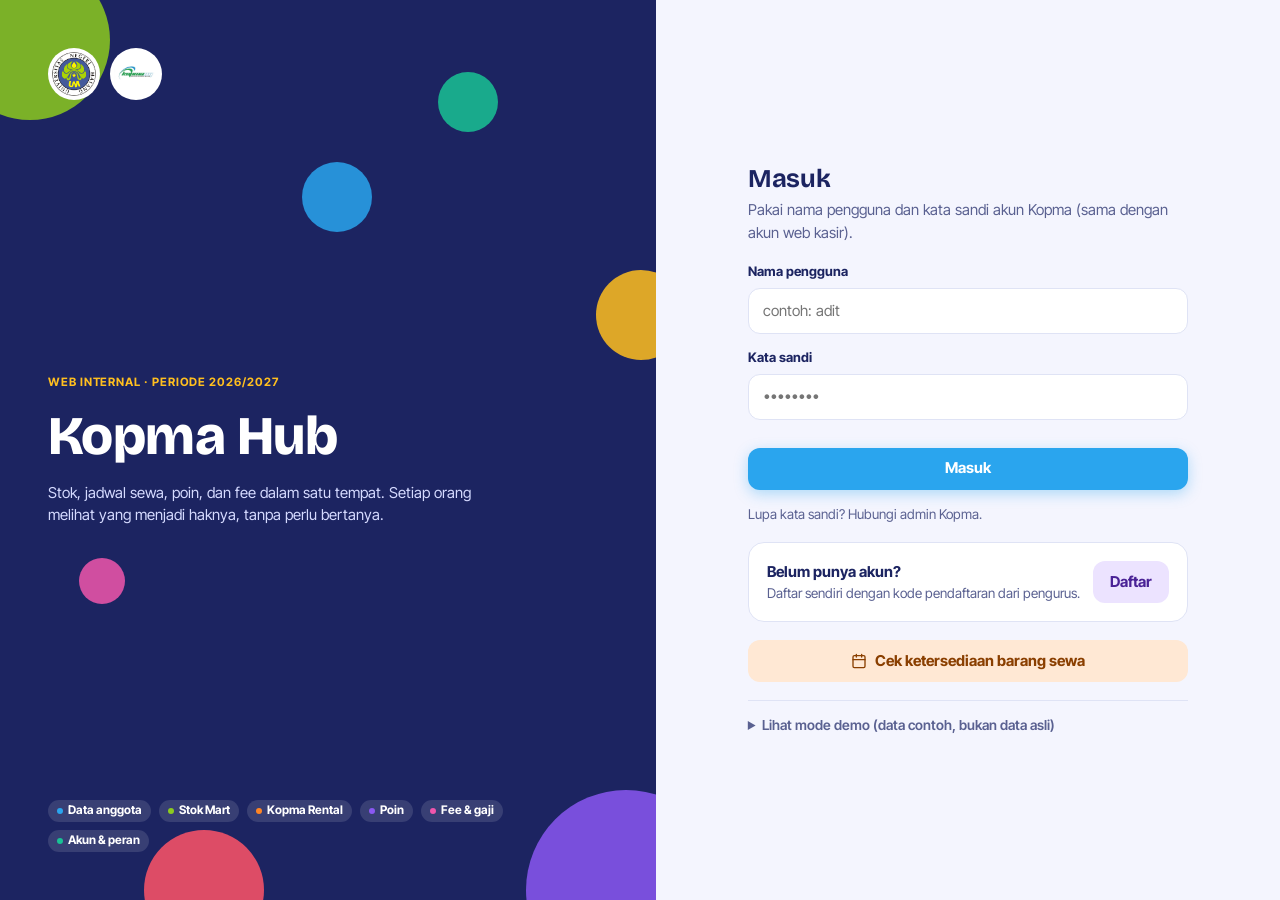
==== commit 73ab6298: "Akun & peran: gaya buku kas (kertas, huruf serif), filter jabatan, terakhir jaga & jumlah transaksi " ====
--- a/index.html
+++ b/index.html
@@ -9,13 +9,14 @@
   <link rel="icon" href="logo-kopma.png">
   <link rel="preconnect" href="https://fonts.googleapis.com">
   <link rel="preconnect" href="https://fonts.gstatic.com" crossorigin>
-  <link href="https://fonts.googleapis.com/css2?family=Bricolage+Grotesque:opsz,wght@12..96,600;12..96,700;12..96,800&family=Inter+Tight:wght@400;500;600;700&display=swap" rel="stylesheet">
+  <link href="https://fonts.googleapis.com/css2?family=Bricolage+Grotesque:opsz,wght@12..96,600;12..96,700;12..96,800&family=Inter+Tight:wght@400;500;600;700&family=Newsreader:opsz,wght@6..72,500;6..72,600&family=IBM+Plex+Sans:wght@400;500;600&family=IBM+Plex+Mono:wght@400&display=swap" rel="stylesheet">
   <link rel="stylesheet" href="css/style.css">
 </head>
 <body>
   <div id="app"></div>
   <noscript>Kopma Hub butuh JavaScript. Aktifkan JavaScript di browser lalu muat ulang halaman.</noscript>
   <script src="js/data.js"></script>
+  <script src="js/kasir.js"></script>
   <script src="js/app.js"></script>
 </body>
 </html>
--- a/css/style.css
+++ b/css/style.css
@@ -362,3 +362,61 @@
   .tiles > .tile:last-child:nth-child(odd) { grid-column: 1 / -1; }
   .tile .t-val { font-size: 1.45rem; }
 }
+
+.demo-box { border-top: 1px solid var(--line); padding-top: 14px; }
+.demo-box summary { cursor: pointer; font-size: .86rem; font-weight: 600; color: var(--muted); width: fit-content; }
+.demo-box summary:hover { color: var(--text); }
+
+/* ---------- Halaman Akun: gaya "buku kas" (kertas, huruf serif, garis buku besar) ---------- */
+.sr-only { position: absolute; width: 1px; height: 1px; overflow: hidden; clip: rect(0 0 0 0); white-space: nowrap; }
+:root { --ak-kertas: #F6F2E9; --ak-tinta: #2A2823; --ak-pudar: #7A7466; --ak-garis: #D9D1C0; --ak-hijau: #1F6B3A; --ak-pop: #FFFDF8; }
+@media (prefers-color-scheme: dark) { :root:not([data-theme="light"]) { --ak-kertas: #1C1B17; --ak-tinta: #ECE5D6; --ak-pudar: #9D9584; --ak-garis: #3A372F; --ak-hijau: #6CBF8A; --ak-pop: #26241F; } }
+:root[data-theme="dark"] { --ak-kertas: #1C1B17; --ak-tinta: #ECE5D6; --ak-pudar: #9D9584; --ak-garis: #3A372F; --ak-hijau: #6CBF8A; --ak-pop: #26241F; }
+body:has(.main.v-akun) { background: var(--ak-kertas); }
+.ak { color: var(--ak-tinta); font-family: 'IBM Plex Sans', var(--font-body); font-size: .9rem; display: grid; gap: 18px; max-width: 1060px; }
+.ak h1 { font-family: 'Newsreader', Georgia, serif; font-weight: 600; font-size: clamp(2rem, 1.6rem + 1.4vw, 2.6rem); line-height: 1; letter-spacing: -0.01em; margin: 0 0 8px; }
+.ak-head { display: flex; align-items: flex-end; justify-content: space-between; gap: 16px; padding-bottom: 14px; border-bottom: 2px solid var(--ak-tinta); }
+.ak-head p { margin: 0; color: var(--ak-pudar); }
+.ak-btn { flex: none; background: var(--ak-hijau); color: #fff; border: 0; border-radius: 3px; padding: 9px 16px; font: 500 .9rem 'IBM Plex Sans', var(--font-body); cursor: pointer; }
+.ak-btn:hover { filter: brightness(1.1); }
+:root[data-theme="dark"] .ak-btn { color: #10140F; }
+@media (prefers-color-scheme: dark) { :root:not([data-theme="light"]) .ak-btn { color: #10140F; } }
+.ak-btn:focus-visible, .ak button:focus-visible, .ak summary:focus-visible, .ak-cari:focus-visible { outline: 2px solid var(--ak-hijau); outline-offset: 2px; }
+.ak-alat { display: flex; flex-wrap: wrap; align-items: center; gap: 10px 28px; }
+.ak-cari { width: 260px; max-width: 100%; background: transparent; border: 0; border-bottom: 1px solid var(--ak-garis); padding: 6px 0; color: var(--ak-tinta); font: inherit; }
+.ak-cari::placeholder { color: var(--ak-pudar); }
+.ak-cari:focus { outline: none; border-bottom-color: var(--ak-tinta); }
+.ak-filter { display: flex; flex-wrap: wrap; gap: 4px 16px; }
+.ak-filter button { background: none; border: 0; padding: 4px 0; color: var(--ak-pudar); font: inherit; font-size: .85rem; cursor: pointer; border-bottom: 2px solid transparent; }
+.ak-filter button:hover { color: var(--ak-tinta); }
+.ak-filter button.on { color: var(--ak-tinta); font-weight: 600; border-bottom-color: var(--ak-hijau); }
+.ak-tabel { width: 100%; border-collapse: collapse; }
+.ak-tabel th { white-space: nowrap; text-align: left; font-size: .78rem; font-weight: 500; text-transform: none; letter-spacing: 0; color: var(--ak-pudar); padding: 8px 12px 8px 0; border-bottom: 1px solid var(--ak-tinta); background: none; }
+.ak-tabel td { padding: 11px 12px 11px 0; border-top: 0; border-bottom: 1px dotted var(--ak-garis); vertical-align: baseline; }
+.ak-no { width: 36px; color: var(--ak-pudar); font: .78rem 'IBM Plex Mono', ui-monospace, monospace; }
+.ak-nama { font-family: 'Newsreader', Georgia, serif; font-size: 1.05rem; font-weight: 500; }
+.ak-sub { color: var(--ak-pudar); font-size: .8rem; }
+.ak-kamu { font-style: italic; font-size: .8rem; color: var(--ak-hijau); margin-left: 6px; font-family: 'Newsreader', Georgia, serif; }
+.ak-mono { font: .85rem 'IBM Plex Mono', ui-monospace, monospace; }
+.ak-tabel .ak-r { text-align: right; }
+.ak-kosong { color: var(--ak-pudar); opacity: .55; }
+.ak-hp { display: none; }
+.ak-nol { padding: 28px 0; text-align: center; color: var(--ak-pudar); margin: 0; }
+.ak-kaki { font-size: .8rem; color: var(--ak-pudar); }
+.ak-aksi { width: 64px; text-align: right; padding-right: 0 !important; }
+.ak-menu { position: relative; display: inline-block; }
+.ak-menu summary { list-style: none; cursor: pointer; color: var(--ak-pudar); padding: 2px 0; }
+.ak-menu summary::-webkit-details-marker { display: none; }
+.ak-menu summary:hover, .ak-menu[open] summary { color: var(--ak-tinta); text-decoration: underline; text-underline-offset: 3px; }
+.ak-pop { position: absolute; right: 0; top: calc(100% + 6px); z-index: 20; min-width: 150px; padding: 4px 0; text-align: left; background: var(--ak-pop); border: 1px solid var(--ak-garis); box-shadow: 0 6px 18px rgba(40, 32, 16, .12); }
+.ak-pop button { display: block; width: 100%; padding: 7px 14px; background: none; border: 0; color: var(--ak-tinta); font: inherit; text-align: left; cursor: pointer; }
+.ak-pop button:hover { background: color-mix(in srgb, var(--ak-tinta) 6%, transparent); }
+.ak-pop .ak-danger { color: #A3322A; }
+:root[data-theme="dark"] .ak-pop .ak-danger { color: #F0907F; }
+@media (prefers-color-scheme: dark) { :root:not([data-theme="light"]) .ak-pop .ak-danger { color: #F0907F; } }
+@media (max-width: 760px) {
+  .ak-col, .ak-no { display: none; }
+  .ak-hp { display: inline; }
+  .ak-cari { width: 100%; }
+  .ak-head { flex-wrap: wrap; }
+}
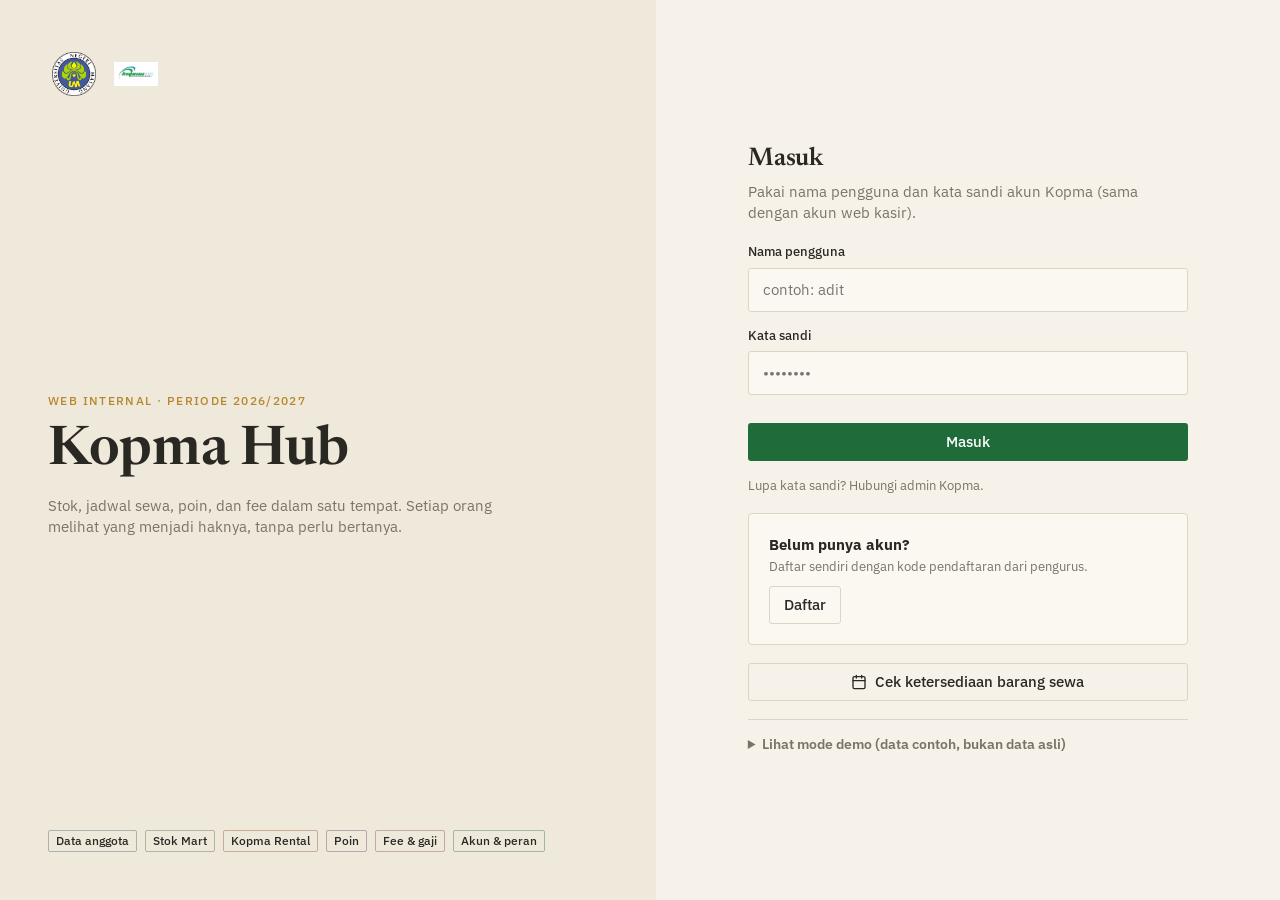
==== commit e0697a83: "Tampilan seluruh Kopma Hub ke gaya buku kas: kertas, huruf serif, sidebar teks berkelompok, satu war" ====
--- a/index.html
+++ b/index.html
@@ -9,7 +9,7 @@
   <link rel="icon" href="logo-kopma.png">
   <link rel="preconnect" href="https://fonts.googleapis.com">
   <link rel="preconnect" href="https://fonts.gstatic.com" crossorigin>
-  <link href="https://fonts.googleapis.com/css2?family=Bricolage+Grotesque:opsz,wght@12..96,600;12..96,700;12..96,800&family=Inter+Tight:wght@400;500;600;700&family=Newsreader:opsz,wght@6..72,500;6..72,600&family=IBM+Plex+Sans:wght@400;500;600&family=IBM+Plex+Mono:wght@400&display=swap" rel="stylesheet">
+  <link href="https://fonts.googleapis.com/css2?family=Newsreader:opsz,wght@6..72,500;6..72,600&family=IBM+Plex+Sans:wght@400;500;600&family=IBM+Plex+Mono:wght@400&display=swap" rel="stylesheet">
   <link rel="stylesheet" href="css/style.css">
 </head>
 <body>
--- a/css/style.css
+++ b/css/style.css
@@ -1,56 +1,61 @@
-/* Kopma Hub — layout: sidebar warna-warni di desktop, bottom nav di HP; tiap modul punya warnanya sendiri. */
+/* Kopma Hub — gaya "buku kas koperasi": kertas krem, tinta cokelat tua, judul serif, garis buku besar.
+   Warna modul dibuat redup dan hanya dipakai untuk arti (status, peringatan), bukan hiasan. */
 :root {
-  --font-display: 'Bricolage Grotesque', 'Inter Tight', system-ui, sans-serif;
-  --font-body: 'Inter Tight', 'Inter', system-ui, -apple-system, 'Segoe UI', sans-serif;
-
-  --navy: #1C2461;
-  --bg: #F4F5FE;
-  --surface: #FFFFFF;
-  --surface-2: #EEF0FB;
-  --line: #DFE3F5;
-  --text: #1C2461;
-  --muted: #5A6191;
-  --shadow: 0 1px 2px rgba(28, 36, 97, .06), 0 6px 20px rgba(28, 36, 97, .07);
-
-  /* Palet ceria — 8 warna, satu per modul */
-  --lime: #8CCB1F;      --lime-soft: #EDF8D3;      --lime-ink: #3D5807;
-  --sun: #FFBF1F;       --sun-soft: #FFF3CC;       --sun-ink: #6E4A00;
-  --coral: #FF5468;     --coral-soft: #FFE1E5;     --coral-ink: #A11427;
-  --sky: #2AA5EE;       --sky-soft: #DAF0FD;       --sky-ink: #0A5687;
-  --grape: #8A58F2;     --grape-soft: #ECE3FF;     --grape-ink: #4A2296;
-  --tangerine: #FF8524; --tangerine-soft: #FFE8D4; --tangerine-ink: #8A3F00;
-  --pink: #F056AC;      --pink-soft: #FDE0F0;      --pink-ink: #8C1A5A;
-  --mint: #19C295;      --mint-soft: #D3F6EB;      --mint-ink: #08664C;
-
-  --radius: 16px;
-  --radius-sm: 10px;
+  --font-display: 'Newsreader', Georgia, 'Times New Roman', serif;
+  --font-body: 'IBM Plex Sans', 'Inter Tight', system-ui, -apple-system, 'Segoe UI', sans-serif;
+  --font-mono: 'IBM Plex Mono', ui-monospace, 'SF Mono', Menlo, monospace;
+
+  --navy: #2A2823;            /* dipakai elemen lama sebagai "tinta gelap" */
+  --hijau: #1F6B3A;           /* satu-satunya warna aksen */
+  --bg: #F6F2E9;
+  --surface: #FBF8F1;
+  --surface-2: #EFE9DC;
+  --line: #DDD5C4;
+  --text: #2A2823;
+  --muted: #7A7466;
+  --shadow: none;
+
+  /* palet modul diredupkan (tetap dibedakan untuk status di kalender, pil, dan pemberitahuan) */
+  --lime: #5E8A2E;      --lime-soft: #E7EBD5;      --lime-ink: #3F5A1C;
+  --sun: #B8862B;       --sun-soft: #F2E6C8;       --sun-ink: #6B4C10;
+  --coral: #B0442F;     --coral-soft: #F3DDD5;     --coral-ink: #8A2E1D;
+  --sky: #3D6480;       --sky-soft: #DFE6EA;       --sky-ink: #2B4A60;
+  --grape: #6E4D7A;     --grape-soft: #E8DFE8;     --grape-ink: #4E3358;
+  --tangerine: #A85A26; --tangerine-soft: #F1E0D0; --tangerine-ink: #7A3F17;
+  --pink: #9A4A5E;      --pink-soft: #F0DDE1;      --pink-ink: #713244;
+  --mint: #1F6B3A;      --mint-soft: #DCE8DA;      --mint-ink: #1F5A33;
+
+  --radius: 4px;
+  --radius-sm: 3px;
 }
 @media (prefers-color-scheme: dark) {
   :root:not([data-theme="light"]) {
-    --bg: #0F1230; --surface: #181C40; --surface-2: #212653; --line: #2E3468;
-    --text: #EEF0FF; --muted: #A6ACD8; --shadow: 0 1px 2px rgba(0,0,0,.3), 0 8px 24px rgba(0,0,0,.25);
-    --lime-soft: #26350C;      --lime-ink: #C9F06B;
-    --sun-soft: #3A2E08;       --sun-ink: #FFD866;
-    --coral-soft: #44141E;     --coral-ink: #FF9AA6;
-    --sky-soft: #0C2E47;       --sky-ink: #8DD3FA;
-    --grape-soft: #2B1C55;     --grape-ink: #C7AEFF;
-    --tangerine-soft: #3F2209; --tangerine-ink: #FFB677;
-    --pink-soft: #431634;      --pink-ink: #FF9FD3;
-    --mint-soft: #0A3A2E;      --mint-ink: #7BEBC8;
+    --navy: #ECE5D6; --hijau: #6CBF8A;
+    --bg: #1C1B17; --surface: #23211C; --surface-2: #2C2A24; --line: #3A372F;
+    --text: #ECE5D6; --muted: #9D9584;
+    --lime: #9CC46A; --lime-soft: #2A3020;           --lime-ink: #B9D88E;
+    --sun: #D9AE58;  --sun-soft: #3A3020;            --sun-ink: #E8C67F;
+    --coral: #E07F69; --coral-soft: #3D2520;         --coral-ink: #F0A08E;
+    --sky: #8BB0C9;  --sky-soft: #24303A;            --sky-ink: #A9C6DA;
+    --grape: #B596C0; --grape-soft: #322735;         --grape-ink: #CDB4D5;
+    --tangerine: #D9925E; --tangerine-soft: #3A2A1E; --tangerine-ink: #E8AE82;
+    --pink: #D08A9C; --pink-soft: #3A252B;           --pink-ink: #E2A8B6;
+    --mint: #6CBF8A; --mint-soft: #22332A;           --mint-ink: #94D3AA;
     color-scheme: dark;
   }
 }
 :root[data-theme="dark"] {
-  --bg: #0F1230; --surface: #181C40; --surface-2: #212653; --line: #2E3468;
-  --text: #EEF0FF; --muted: #A6ACD8; --shadow: 0 1px 2px rgba(0,0,0,.3), 0 8px 24px rgba(0,0,0,.25);
-  --lime-soft: #26350C;      --lime-ink: #C9F06B;
-  --sun-soft: #3A2E08;       --sun-ink: #FFD866;
-  --coral-soft: #44141E;     --coral-ink: #FF9AA6;
-  --sky-soft: #0C2E47;       --sky-ink: #8DD3FA;
-  --grape-soft: #2B1C55;     --grape-ink: #C7AEFF;
-  --tangerine-soft: #3F2209; --tangerine-ink: #FFB677;
-  --pink-soft: #431634;      --pink-ink: #FF9FD3;
-  --mint-soft: #0A3A2E;      --mint-ink: #7BEBC8;
+  --navy: #ECE5D6; --hijau: #6CBF8A;
+  --bg: #1C1B17; --surface: #23211C; --surface-2: #2C2A24; --line: #3A372F;
+  --text: #ECE5D6; --muted: #9D9584;
+  --lime: #9CC46A; --lime-soft: #2A3020;           --lime-ink: #B9D88E;
+  --sun: #D9AE58;  --sun-soft: #3A3020;            --sun-ink: #E8C67F;
+  --coral: #E07F69; --coral-soft: #3D2520;         --coral-ink: #F0A08E;
+  --sky: #8BB0C9;  --sky-soft: #24303A;            --sky-ink: #A9C6DA;
+  --grape: #B596C0; --grape-soft: #322735;         --grape-ink: #CDB4D5;
+  --tangerine: #D9925E; --tangerine-soft: #3A2A1E; --tangerine-ink: #E8AE82;
+  --pink: #D08A9C; --pink-soft: #3A252B;           --pink-ink: #E2A8B6;
+  --mint: #6CBF8A; --mint-soft: #22332A;           --mint-ink: #94D3AA;
   color-scheme: dark;
 }
 
@@ -369,10 +374,7 @@
 
 /* ---------- Halaman Akun: gaya "buku kas" (kertas, huruf serif, garis buku besar) ---------- */
 .sr-only { position: absolute; width: 1px; height: 1px; overflow: hidden; clip: rect(0 0 0 0); white-space: nowrap; }
-:root { --ak-kertas: #F6F2E9; --ak-tinta: #2A2823; --ak-pudar: #7A7466; --ak-garis: #D9D1C0; --ak-hijau: #1F6B3A; --ak-pop: #FFFDF8; }
-@media (prefers-color-scheme: dark) { :root:not([data-theme="light"]) { --ak-kertas: #1C1B17; --ak-tinta: #ECE5D6; --ak-pudar: #9D9584; --ak-garis: #3A372F; --ak-hijau: #6CBF8A; --ak-pop: #26241F; } }
-:root[data-theme="dark"] { --ak-kertas: #1C1B17; --ak-tinta: #ECE5D6; --ak-pudar: #9D9584; --ak-garis: #3A372F; --ak-hijau: #6CBF8A; --ak-pop: #26241F; }
-body:has(.main.v-akun) { background: var(--ak-kertas); }
+:root { --ak-kertas: var(--bg); --ak-tinta: var(--text); --ak-pudar: var(--muted); --ak-garis: var(--line); --ak-hijau: var(--hijau); --ak-pop: var(--surface); }
 .ak { color: var(--ak-tinta); font-family: 'IBM Plex Sans', var(--font-body); font-size: .9rem; display: grid; gap: 18px; max-width: 1060px; }
 .ak h1 { font-family: 'Newsreader', Georgia, serif; font-weight: 600; font-size: clamp(2rem, 1.6rem + 1.4vw, 2.6rem); line-height: 1; letter-spacing: -0.01em; margin: 0 0 8px; }
 .ak-head { display: flex; align-items: flex-end; justify-content: space-between; gap: 16px; padding-bottom: 14px; border-bottom: 2px solid var(--ak-tinta); }
@@ -420,3 +422,128 @@
   .ak-cari { width: 100%; }
   .ak-head { flex-wrap: wrap; }
 }
+
+/* ================= Lapisan gaya buku kas (menimpa komponen lama) ================= */
+body { font-size: 14.5px; }
+h1, h2, h3, h4 { font-weight: 600; letter-spacing: -0.005em; }
+h1 { font-size: clamp(1.9rem, 1.5rem + 1.4vw, 2.5rem); font-weight: 600; line-height: 1.05; }
+h2 { font-size: 1.3rem; } h3 { font-size: 1.08rem; }
+.eyebrow { font-family: var(--font-body); font-weight: 500; letter-spacing: .12em; }
+:focus-visible { outline: 2px solid var(--hijau); outline-offset: 2px; border-radius: 2px; }
+.chip:has(input:focus-visible) { outline: 2px solid var(--hijau); }
+.num, .mono { font-variant-numeric: tabular-nums; }
+
+/* sidebar: teks saja, dikelompokkan, penanda aktif garis hijau */
+@media (min-width: 900px) {
+  .shell { grid-template-columns: 232px 1fr; }
+  .sidebar { background: var(--bg); padding: 28px 22px 22px; gap: 26px; }
+  .sidebar .brand { padding: 0; }
+  .main { padding-block: 40px 56px; padding-left: 56px; padding-right: max(56px, env(safe-area-inset-right, 0px)); }
+}
+.brand { font-weight: 600; font-size: 1.15rem; }
+.brand img { width: 36px; height: 36px; border-radius: 0; background: none; padding: 0; }
+.brand small { font-size: .74rem; font-weight: 400; }
+.nav-grp { display: grid; gap: 2px; }
+.nav-grp .eyebrow { font-size: .68rem; margin-bottom: 4px; }
+.nav-item { padding: 5px 0 5px 12px; border-radius: 0; border-left: 2px solid transparent; font-weight: 400; color: var(--text); gap: 0; }
+.nav-item .sq { display: none; }
+.nav-item:hover { background: none; color: var(--hijau); }
+.nav-item.active { background: none; color: var(--hijau); border-left-color: var(--hijau); font-weight: 600; }
+.me-card { background: none; border-radius: 0; border-top: 1px solid var(--line); padding: 14px 0 0; }
+.me-card .avatar { display: none; }
+.me-card b { font-weight: 600; font-size: .88rem; }
+.topbar { background: color-mix(in srgb, var(--bg) 92%, transparent); }
+.topbar .avatar { border-radius: 50%; background: var(--surface-2); color: var(--text); }
+.bottomnav { background: var(--bg); }
+.bn-item { font-weight: 500; color: var(--muted); }
+.bn-item.active { color: var(--hijau); }
+.bn-item.active .dot { background: none; color: var(--hijau); }
+
+/* judul halaman: tanpa badge, garis tebal di bawah seperti kepala buku */
+.page-head { padding-bottom: 14px; border-bottom: 2px solid var(--text); align-items: flex-end; }
+.page-head .badge-mod { display: none; }
+.page-head > div:first-child { gap: 8px; }
+.page-head p.muted { max-width: 64ch; }
+
+/* tombol: datar, sudut kecil, satu warna aksen */
+.btn { min-height: 38px; padding: 0 14px; border-radius: 3px; font-weight: 500; transition: background .15s, filter .15s; }
+.btn:active { transform: none; }
+.btn-primary { background: var(--hijau); color: #fff; box-shadow: none; }
+.btn-primary:hover { filter: brightness(1.1); }
+.c-coral .btn-primary, .btn-primary.c-coral, .modal.c-coral .btn-primary { background: var(--coral); }
+.btn-soft { background: transparent; border-color: var(--line); color: var(--text); }
+.btn-soft:hover { background: var(--surface-2); }
+.btn-ghost { background: transparent; }
+.btn-sm { min-height: 32px; padding: 0 10px; border-radius: 3px; font-size: .84rem; }
+.btn-dark { background: var(--text); color: var(--bg); }
+:root[data-theme="dark"] .btn-primary { color: #12170F; }
+@media (prefers-color-scheme: dark) { :root:not([data-theme="light"]) .btn-primary { color: #12170F; } }
+
+/* kartu & ubin: tanpa bayangan, tanpa lingkaran hiasan */
+.card { border-radius: 4px; box-shadow: none; padding: 20px; }
+.card-head h2, .card-head h3 { font-family: var(--font-display); }
+.tile { background: var(--surface); color: var(--text); border: 1px solid var(--line); border-radius: 4px; padding: 16px 18px; }
+.tile::after { display: none; }
+.tile .t-icon { display: none; }
+.tile .t-val { font-weight: 600; font-size: 1.9rem; }
+.tile .t-lbl { font-weight: 400; color: var(--muted); }
+a.tile:hover, button.tile:hover { transform: none; border-color: var(--text); }
+.hero { background: none; color: var(--text); border-radius: 0; padding: 0 0 18px; border-bottom: 2px solid var(--text); }
+.hero .blob { display: none; }
+.hero h1 { color: var(--text); }
+.hero p { color: var(--muted); }
+
+/* pil, chip, daftar */
+.pill { border-radius: 2px; font-weight: 500; padding: 1px 7px; background: transparent; border: 1px solid color-mix(in srgb, var(--c-ink) 35%, transparent); }
+.pill::before { display: none; }
+.chip { border-radius: 3px; font-weight: 500; }
+.chip.on { background: var(--text); color: var(--bg); border-color: var(--text); }
+.chip .count { background: transparent; }
+.list { gap: 0; border-top: 1px solid var(--line); }
+.row { border-radius: 0; border: 0; border-bottom: 1px dotted var(--line); background: transparent; padding: 12px 2px; }
+.row.click:hover { background: color-mix(in srgb, var(--text) 4%, transparent); border-color: var(--line); }
+.row .title { font-weight: 600; }
+.row.alert { background: transparent; border-left: 3px solid var(--coral); padding-left: 10px; }
+.stripe { width: 3px; border-radius: 0; }
+.empty .ill { border-radius: 50%; background: var(--surface-2); color: var(--muted); }
+
+/* tabel: kepala bergaris tinta, baris bertitik */
+.table-wrap { border-radius: 0; border: 0; border-top: 1px solid var(--text); }
+th { font-size: .78rem; letter-spacing: 0; text-transform: none; font-weight: 500; background: none; border-bottom: 1px solid var(--text); }
+td { border-top: 0; border-bottom: 1px dotted var(--line); }
+
+/* isian */
+.field label { font-weight: 500; }
+.input, select.input, textarea.input { border-radius: 3px; border-width: 1px; min-height: 40px; background: var(--surface); }
+.input:focus { border-color: var(--text); box-shadow: none; }
+.input-lg { font-weight: 500; min-height: 50px; }
+.seg { border-radius: 3px; padding: 3px; }
+.seg button { border-radius: 2px; font-weight: 500; }
+.seg button.on { box-shadow: none; color: var(--text); }
+.notice { border-radius: 3px; font-weight: 400; border-left: 3px solid var(--c, var(--line)); }
+.preview { border-radius: 3px; }
+.preview .total, .bignum { font-weight: 600; }
+.meter, .meter > i { border-radius: 0; }
+
+/* kalender: kotak datar */
+.day { border-radius: 2px; font-weight: 500; }
+.day:hover { transform: none; outline: 1px solid var(--text); }
+.legend i { border-radius: 2px; }
+
+/* modal & toast */
+.modal-back { background: rgba(30, 26, 18, .4); backdrop-filter: none; }
+.modal { border-radius: 6px 6px 0 0; border-top: 0; animation: rise .18s ease; }
+@media (min-width: 640px) { .modal { border-radius: 6px; } }
+.modal-head h2, .modal-head h3 { font-family: var(--font-display); }
+.toast { background: var(--text); color: var(--bg); border-radius: 3px; border-left: 3px solid var(--hijau); font-weight: 500; box-shadow: 0 8px 24px rgba(0,0,0,.18); }
+.avatar { border-radius: 50%; background: var(--surface-2); color: var(--text); font-weight: 600; }
+.demo-acc { border-radius: 3px; border-width: 1px; }
+.demo-acc:hover { transform: none; border-color: var(--text); }
+
+/* login: kertas, bukan panel navy dengan bentuk warna-warni */
+.login-art { background: var(--surface-2); color: var(--text); }
+.login-art h1 { color: var(--text); }
+.login-art p { color: var(--muted); }
+.login-art .shapes { display: none; }
+.login-art .logos img { border-radius: 0; background: none; }
+.mods .pill { background: transparent; color: var(--text); }
